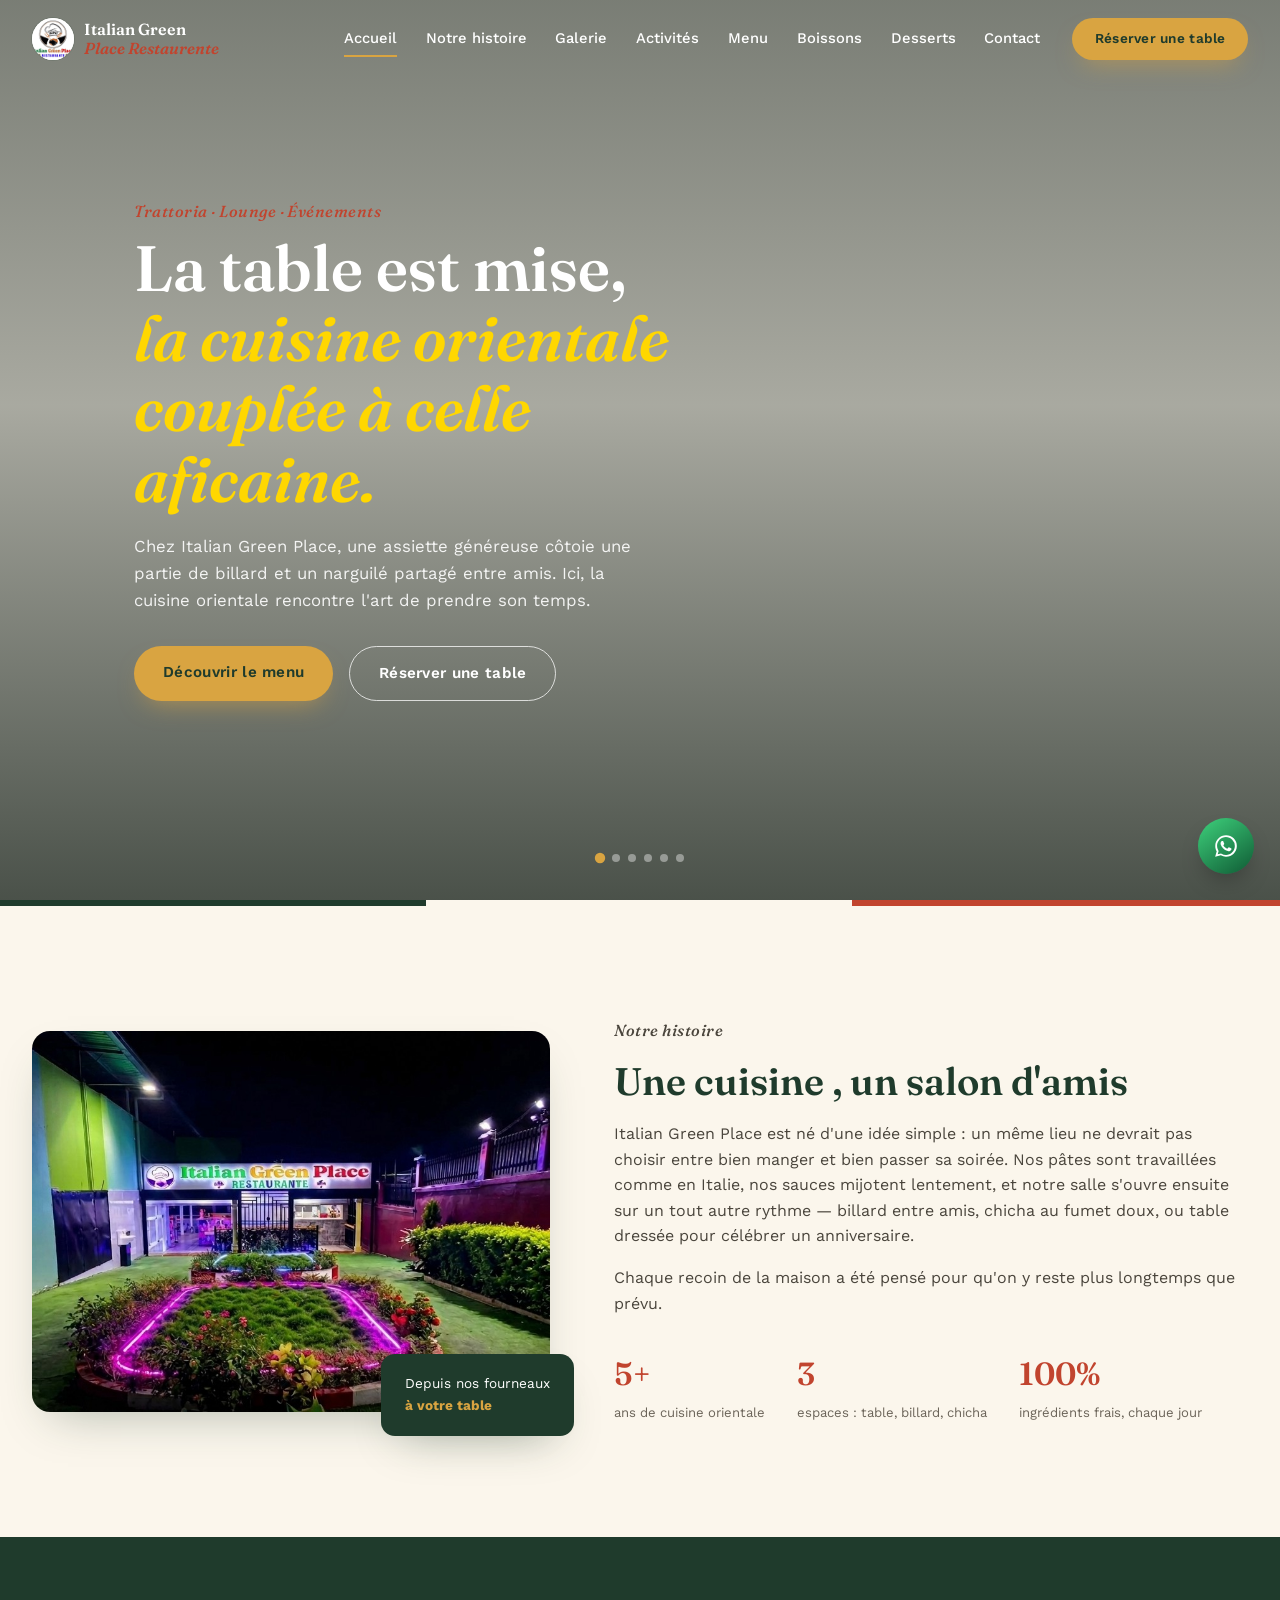
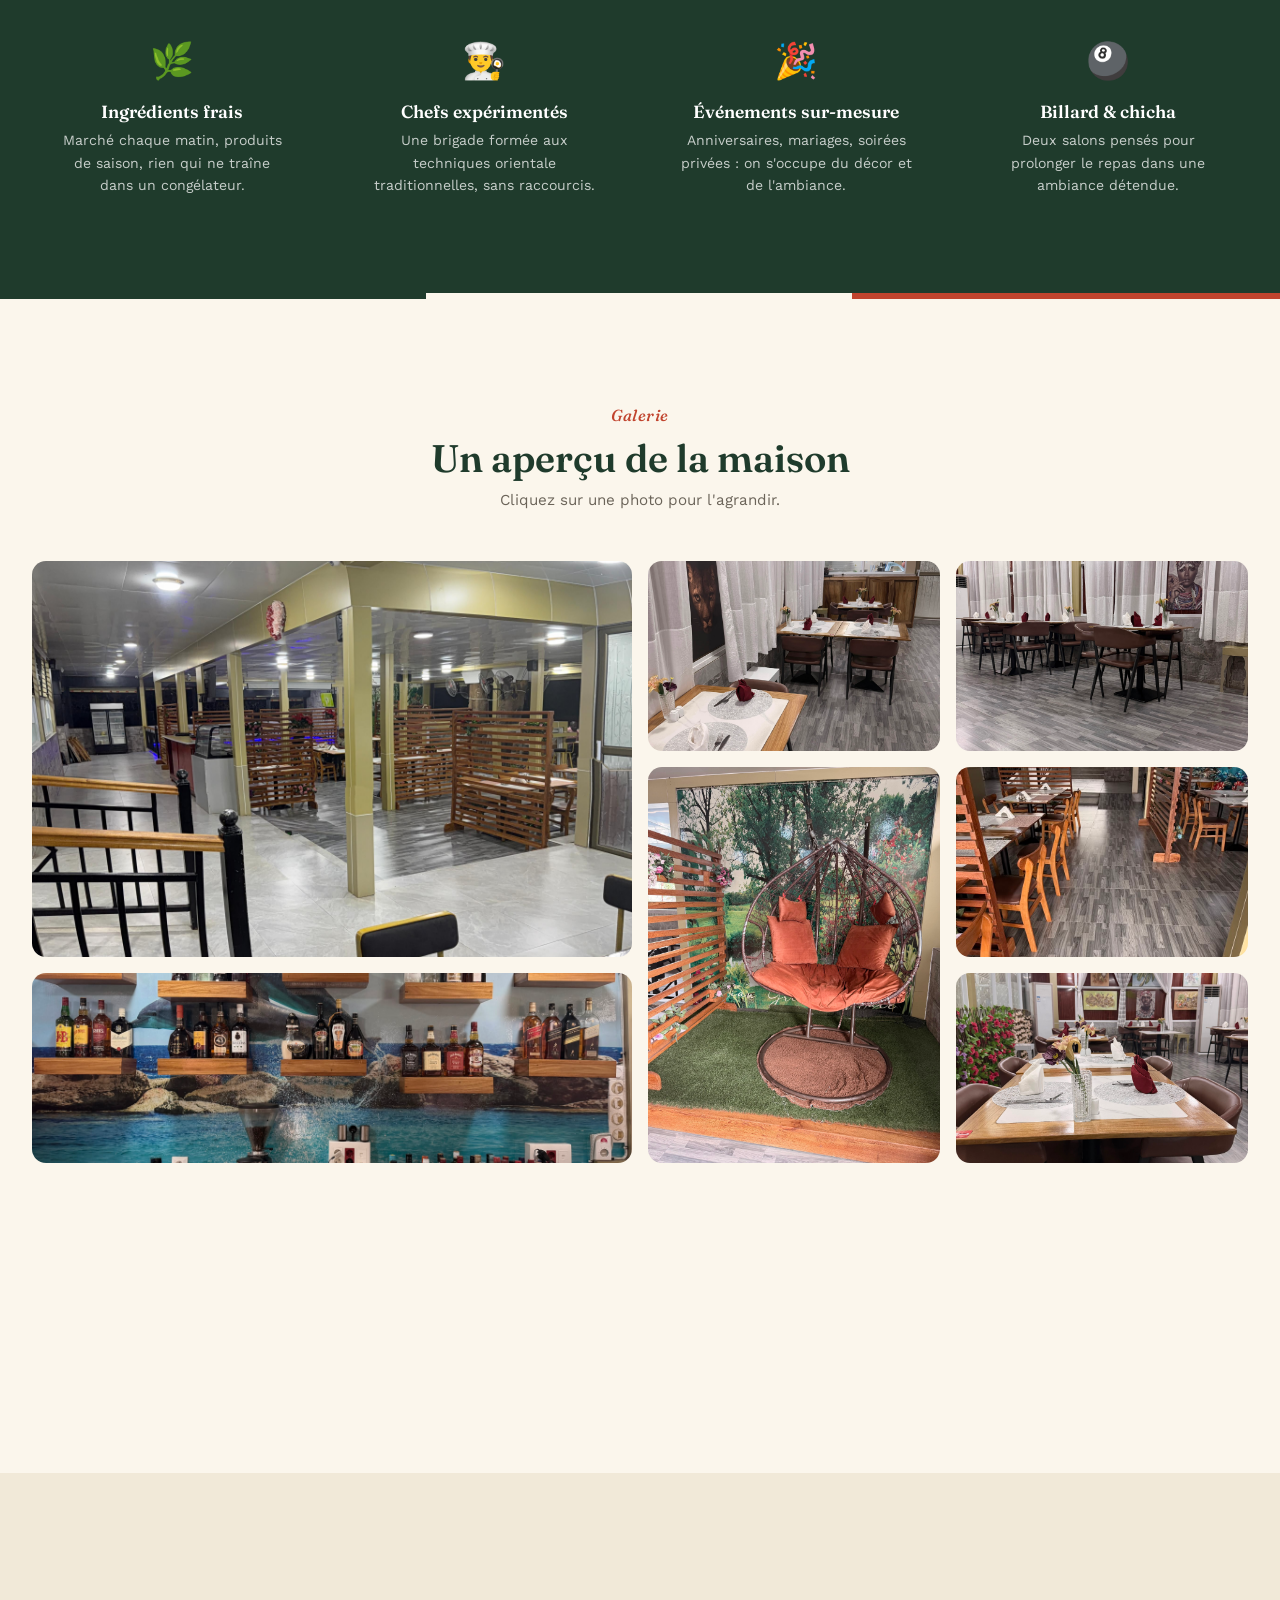
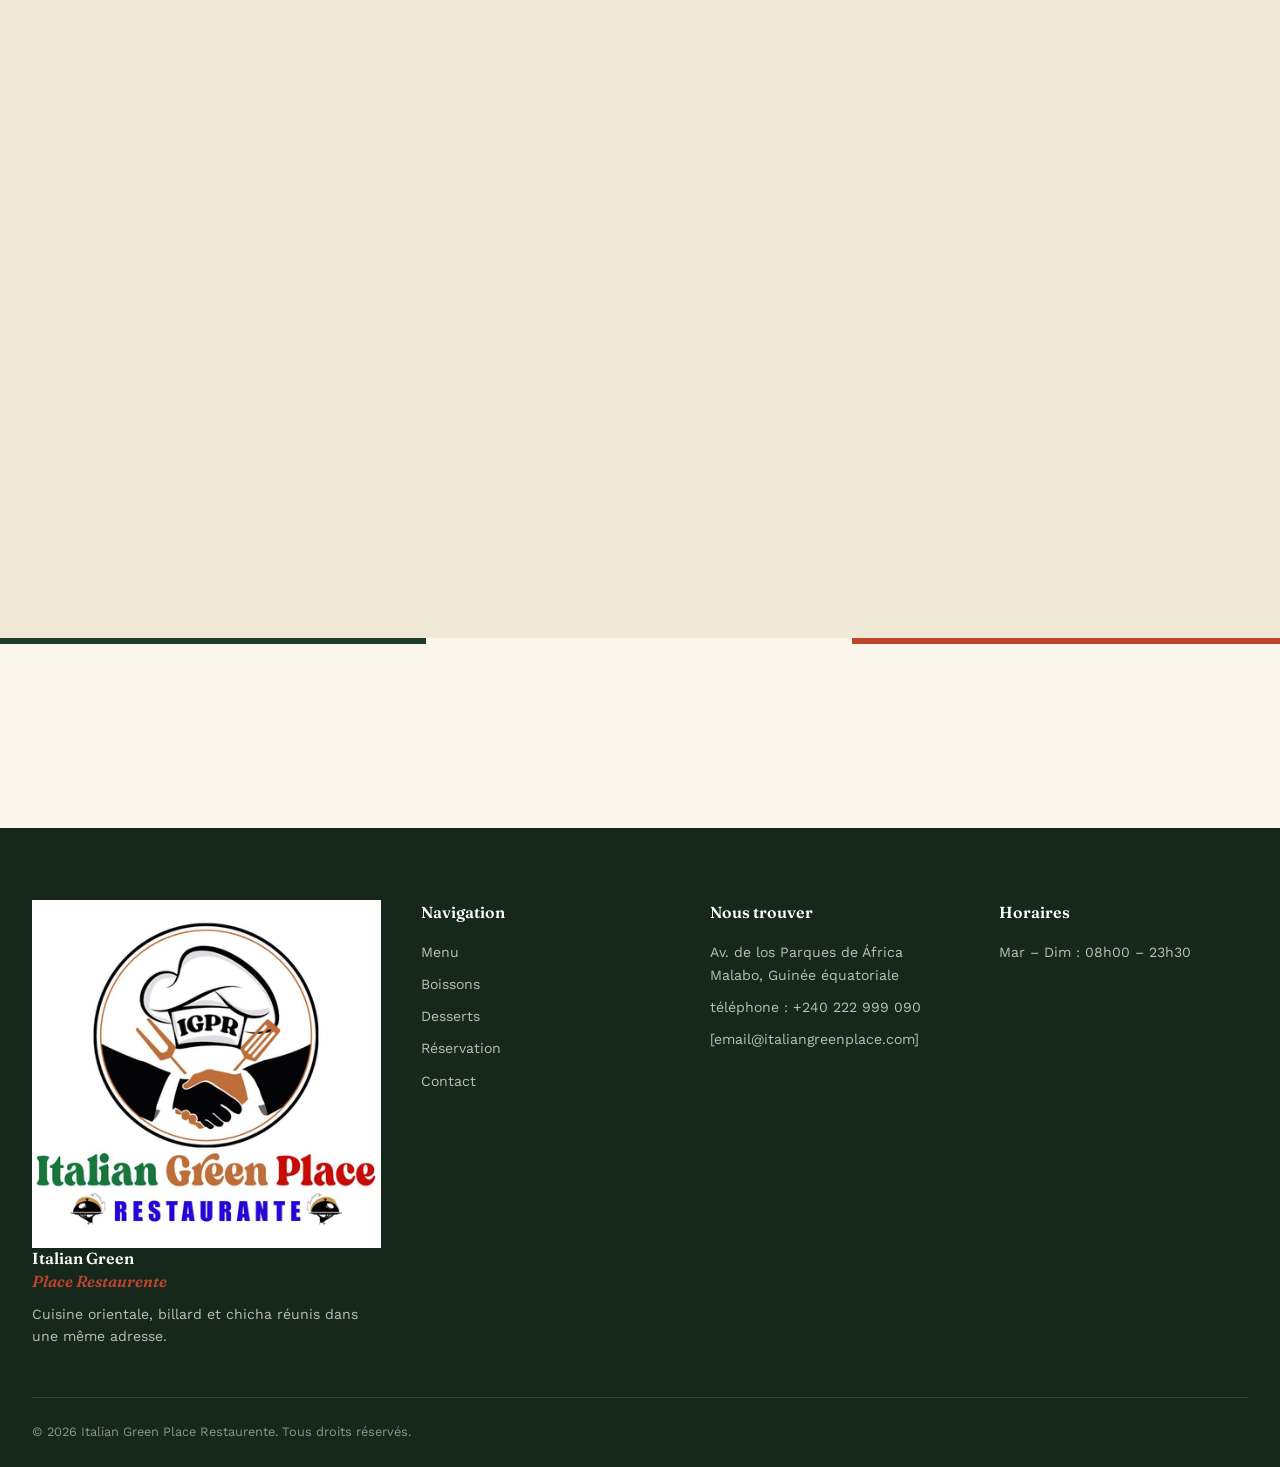
==== index.html @ da84e46a "Add files via upload" ====
<!DOCTYPE html>
<html lang="fr">
<head>
<link rel="icon" type="image/png" href="img/favicon.png">
<meta charset="UTF-8">
<meta name="viewport" content="width=device-width, initial-scale=1.0">
<title>Italian Green Place Restaurente — Trattoria, Lounge &amp; Événements</title>
<meta name="description" content="Italian Green Place Restaurente : cuisine orientale et africaine authentique, salle de billard, salon chicha et organisation d'anniversaires et mariages.">
<link rel="preconnect" href="https://fonts.googleapis.com">
<link rel="preconnect" href="https://fonts.gstatic.com" crossorigin>
<link href="https://fonts.googleapis.com/css2?family=Fraunces:ital,opsz,wght@0,9..144,400;0,9..144,600;0,9..144,700;1,9..144,500;1,9..144,600&family=Work+Sans:wght@300;400;500;600&display=swap" rel="stylesheet">
<link rel="stylesheet" href="style.css">
</head>
<body>

<!-- ===== NAV ===== -->
<header class="site-header" id="siteHeader">
  <div class="header-inner">
    <a href="index.html" class="logo">
      <span class="logo-mark"><img src="img/logo.png" alt="Italian Green Place"></span>
      <span class="logo-text">Italian Green<br><em>Place Restaurente</em></span>
    </a>

    <nav class="main-nav" id="mainNav">
      <a href="index.html" class="active">Accueil</a>
      <a href="#histoire">Notre histoire</a>
      <a href="#galerie">Galerie</a>
      <a href="#activites">Activités</a>
      <a href="menu.html">Menu</a>
      <a href="boissons.html">Boissons</a>
      <a href="desserts.html">Desserts</a>
      <a href="contact.html">Contact</a>
      <a href="reservation.html" class="mobile-cta">Réserver une table</a>
    </nav>

    <a href="reservation.html" class="btn btn-primary nav-cta">Réserver une table</a>

    <button class="burger" id="burgerBtn" aria-label="Ouvrir le menu">
      <span></span><span></span><span></span>
    </button>
  </div>
</header>

<!-- ===== HERO CAROUSEL ===== -->
<section class="hero" id="hero">
  <div class="hero-slides" id="heroSlides">
    <div class="hero-slide is-active" style="background-image:url('https://images.unsplash.com/photo-1595295333158-4742f28fbd85?q=80&w=1600&auto=format&fit=crop')"></div>
    <div class="hero-slide" style="background-image:url('https://images.unsplash.com/photo-1565299624946-b28f40a0ae38?q=80&w=1600&auto=format&fit=crop')"></div>
    <div class="hero-slide" style="background-image:url('https://images.unsplash.com/photo-1414235077428-338989a2e8c0?q=80&w=1600&auto=format&fit=crop')"></div>
    <div class="hero-slide" style="background-image:url('https://images.unsplash.com/photo-1544025162-d76694265947?q=80&w=1600&auto=format&fit=crop')"></div>
    <div class="hero-slide" style="background-image:url('https://images.unsplash.com/photo-1550966871-3ed3cdb5ed0c?q=80&w=1600&auto=format&fit=crop')"></div>
    <div class="hero-slide" style="background-image:url('https://images.unsplash.com/photo-1590846406792-0adc7f938f1d?q=80&w=1600&auto=format&fit=crop')"></div>
  </div>
  <div class="hero-scrim"></div>

  <div class="hero-content">
    <p class="eyebrow reveal">Trattoria · Lounge · Événements</p>
    <h1 class="reveal">
      La table est mise,<br>
      <em>la cuisine orientale couplée à celle aficaine.</em>
    </h1>
    <p class="hero-text reveal">
      Chez Italian Green Place, une assiette généreuse côtoie une partie de billard
      et un narguilé partagé entre amis. Ici, la cuisine orientale rencontre l'art
      de prendre son temps.
    </p>
    <div class="hero-actions reveal">
      <a href="menu.html" class="btn btn-primary">Découvrir le menu</a>
      <a href="reservation.html" class="btn btn-ghost">Réserver une table</a>
    </div>
  </div>

  <div class="hero-dots" id="heroDots"></div>
  <a href="#histoire" class="scroll-cue" aria-label="Défiler vers le bas"><span></span></a>
</section>

<!-- tricolore signature divider -->
<div class="tricolore" aria-hidden="true"></div>

<!-- ===== STORY / ABOUT ===== -->
<section class="story" id="histoire">
  <div class="story-grid">
    <div class="story-media reveal-left">
      <img src="resto/resto.jpg" alt="Intérieur chaleureux du restaurant Italian Green Place" loading="lazy">
      <div class="story-media-badge">Depuis nos fourneaux<br><strong>à votre table</strong></div>
    </div>

    <div class="story-copy reveal-right">
      <p class="eyebrow">Notre histoire</p>
      <h2>Une cuisine , un salon d'amis</h2>
      <p>
        Italian Green Place est né d'une idée simple : un même lieu ne devrait pas choisir
        entre bien manger et bien passer sa soirée. Nos pâtes sont travaillées comme en
        Italie, nos sauces mijotent lentement, et notre salle s'ouvre ensuite sur un tout
        autre rythme — billard entre amis, chicha au fumet doux, ou table dressée pour
        célébrer un anniversaire.
      </p>
      <p>
        Chaque recoin de la maison a été pensé pour qu'on y reste plus longtemps que prévu.
      </p>

      <div class="story-stats">
        <div class="stat">
          <span class="stat-num">5+</span>
          <span class="stat-label">ans de cuisine orientale</span>
        </div>
        <div class="stat">
          <span class="stat-num">3</span>
          <span class="stat-label">espaces : table, billard, chicha</span>
        </div>
        <div class="stat">
          <span class="stat-num">100%</span>
          <span class="stat-label">ingrédients frais, chaque jour</span>
        </div>
      </div>
    </div>
  </div>
</section>

<!-- ===== FEATURES ===== -->
<section class="features">
  <div class="features-inner">
    <div class="feature-card reveal">
      <div class="feature-icon">🌿</div>
      <h3>Ingrédients frais</h3>
      <p>Marché chaque matin, produits de saison, rien qui ne traîne dans un congélateur.</p>
    </div>
    <div class="feature-card reveal">
      <div class="feature-icon">👨‍🍳</div>
      <h3>Chefs expérimentés</h3>
      <p>Une brigade formée aux techniques orientale traditionnelles, sans raccourcis.</p>
    </div>
    <div class="feature-card reveal">
      <div class="feature-icon">🎉</div>
      <h3>Événements sur-mesure</h3>
      <p>Anniversaires, mariages, soirées privées : on s'occupe du décor et de l'ambiance.</p>
    </div>
    <div class="feature-card reveal">
      <div class="feature-icon">🎱</div>
      <h3>Billard &amp; chicha</h3>
      <p>Deux salons pensés pour prolonger le repas dans une ambiance détendue.</p>
    </div>
  </div>
</section>

<div class="tricolore" aria-hidden="true"></div>

<!-- ===== GALLERY ===== -->
<section class="gallery" id="galerie">
  <div class="section-head">
    <p class="eyebrow reveal">Galerie</p>
    <h2 class="reveal">Un aperçu de la maison</h2>
    <p class="section-sub reveal">Cliquez sur une photo pour l'agrandir.</p>
  </div>

  <div class="gallery-grid" id="galleryGrid">
    <img class="reveal g-item" data-full="" src="resto/1.jpg" alt="Plat de pâtes italiennes maison" loading="lazy">
    <img class="reveal g-item" data-full="" src="resto/2.jpg" alt="Table dressée pour un dîner" loading="lazy">
    <img class="reveal g-item" data-full="" src="resto/3.jpg" alt="Pizza italienne au four à bois" loading="lazy">
    <img class="reveal g-item" data-full="" src="resto/4.jpg" alt="Salle de billard du restaurant" loading="lazy">
    <img class="reveal g-item" data-full="" src="resto/5.jpg" alt="Salon chicha ambiance tamisée" loading="lazy">
    <img class="reveal g-item" data-full="" src="resto/boissons.jpg" alt="Décoration d'anniversaire en salle" loading="lazy">
    <img class="reveal g-item" data-full="" src="resto/6.jpg" alt="Dessert italien tiramisu" loading="lazy">
    <img class="reveal g-item" data-full="" src="resto/7.jpg" alt="Verre de vin italien" loading="lazy">
    <img class="reveal g-item" data-full=""src="resto/1.jpg" alt="Verre de vin italien" loading="lazy">
    <img class="reveal g-item" data-full="" src="resto/7.jpg" alt="Verre de vin italien" loading="lazy">
    <img class="reveal g-item" data-full="" src="resto/8.jpg" alt="Verre de vin italien" loading="lazy">
   
    
  </div>
</section>     

<!-- Lightbox -->
<div class="lightbox" id="lightbox">
  <button class="lightbox-close" id="lightboxClose" aria-label="Fermer">&times;</button>
  <img id="lightboxImg" src="" alt="" loading="lazy">
</div>

<!-- ===== ACTIVITIES (ticket cards) ===== -->
<section class="activities" id="activites">
  <div class="section-head">
    <p class="eyebrow reveal">Plus qu'un dîner</p>
    <h2 class="reveal">Nos espaces &amp; activités</h2>
  </div>

  <div class="ticket-grid">
    <article class="ticket reveal">
      <div class="ticket-img" style="background-image:url('https://images.unsplash.com/photo-1464349095431-e9a21285b5f3?q=80&w=900&auto=format&fit=crop')"></div>
      <div class="ticket-body">
        <p class="ticket-eyebrow">Célébrations</p>
        <h3>Anniversaires &amp; mariages</h3>
        <p>Décoration sur-mesure, menu adapté et salle privatisable pour marquer les grandes occasions.</p>
        <a href="reservation.html" class="ticket-link">Organiser mon événement →</a>
      </div>
    </article>

    <article class="ticket reveal">
      <div class="ticket-img" style="background-image:url('resto/billard.jpg')"></div>
      <div class="ticket-body">
        <p class="ticket-eyebrow">Détente</p>
        <h3>Salle de billard</h3>
        <p>Une table anglaise dans un salon , ouvert toute la soirée entre deux plats.</p>
        <a href="reservation.html" class="ticket-link">Réserver un billard →</a>
      </div>
    </article>

    <article class="ticket reveal">
      <div class="ticket-img" style="background-image:url('resto/chicha.jpg')"></div>
      <div class="ticket-body">
        <p class="ticket-eyebrow">Ambiance</p>
        <h3>Salon chicha</h3>
        <p>Coussins bas, lumière tamisée et large choix de saveurs pour prolonger la soirée.</p>
        <a href="reservation.html" class="ticket-link">Réserver une place →</a>
      </div>
    </article>
  </div>
</section>

<div class="tricolore" aria-hidden="true"></div>

<!-- ===== CTA BAND ===== -->
<section class="cta-band reveal">
  <div class="cta-band-inner">
    <div>
      <p class="eyebrow">Une table vous attend</p>
      <h2>Réservez votre soirée en deux minutes</h2>
    </div>
    <a href="reservation.html" class="btn btn-primary">Réserver maintenant</a>
  </div>
</section>

<!-- ===== FOOTER ===== -->
<footer class="site-footer" id="contact-info">
  <div class="footer-inner">
    <div class="footer-col">
      <a href="index.html" class="logo footer-logo">
        <span class="logo-mark"><img src="img/logo.png" alt="Italian Green Place"></span>
        <span class="logo-text">Italian Green<br><em>Place Restaurente</em></span>
      </a>
      <p>Cuisine orientale, billard et chicha réunis dans une même adresse.</p>
    </div>

    <div class="footer-col">
      <h4>Navigation</h4>
      <a href="menu.html">Menu</a>
      <a href="boissons.html">Boissons</a>
      <a href="desserts.html">Desserts</a>
      <a href="reservation.html">Réservation</a>
      <a href="contact.html">Contact</a>
    </div>

    <div class="footer-col">
      <h4>Nous trouver</h4>
      <p>Av. de los Parques de África<br>Malabo, Guinée équatoriale</p>
      <p> téléphone : +240 222 999 090</p>
      <p>[email@italiangreenplace.com]</p>
    </div>

    <div class="footer-col">
      <h4>Horaires</h4>
      <p>Mar – Dim : 08h00 – 23h30</p>
    </div>
  </div>

  <div class="footer-bottom">
    <p>&copy; 2026 Italian Green Place Restaurente. Tous droits réservés.</p>
  </div>
</footer>

<script src="script.js"></script>
</body>
</html>
---- style.css ----
/* ============ TOKENS ============ */
:root{
  --cream:      #FBF6EC;
  --cream-alt:  #F1E9D8;
  --forest:     #1F3B2C;
  --forest-2:   #2E5741;
  --tomato:     #C1442E;
  --gold:       #D9A441;
  --charcoal:   #2B2620;

  --font-display: "Fraunces", serif;
  --font-body: "Work Sans", sans-serif;

  --radius: 18px;
  --shadow: 0 20px 45px -20px rgba(31,59,44,.35);
  --ease: cubic-bezier(.2,.7,.2,1);
}

*{box-sizing:border-box; margin:0; padding:0;}
html{scroll-behavior:smooth;}
body{
  font-family: var(--font-body);
  background: var(--cream);
  color: var(--charcoal);
  line-height: 1.6;
  overflow-x: hidden;
}
img{max-width:100%; display:block;}
a{text-decoration:none; color:inherit;}
h1,h2,h3{font-family: var(--font-display); color: var(--forest); font-weight:600; line-height:1.1;}
.eyebrow{
  font-family: var(--font-display);
  font-style: italic;
  font-weight: 500;
  color: var(--tomato);
  letter-spacing: .03em;
  margin-bottom: .5rem;
}

/* ============ REVEAL ANIMATIONS ============ */
.reveal, .reveal-left, .reveal-right{
  opacity:0;
  transform: translateY(28px);
  transition: opacity .8s var(--ease), transform .8s var(--ease);
}
.reveal-left{ transform: translateX(-40px); }
.reveal-right{ transform: translateX(40px); }
.reveal.is-visible, .reveal-left.is-visible, .reveal-right.is-visible{
  opacity:1; transform: translate(0,0);
}

/* ============ BUTTONS ============ */
.btn{
  display:inline-block;
  padding: .9rem 1.8rem;
  border-radius: 100px;
  font-weight:600;
  font-size:.95rem;
  letter-spacing:.02em;
  transition: transform .35s var(--ease), box-shadow .35s var(--ease), background .35s var(--ease);
}
.btn-primary{
  background: var(--gold);
  color: var(--forest);
  box-shadow: 0 12px 24px -10px rgba(217,164,65,.6);
}
.btn-primary:hover{ transform: translateY(-3px); box-shadow: 0 18px 30px -10px rgba(217,164,65,.75); }
.btn-ghost{
  background: transparent;
  border: 1.5px solid rgba(255,255,255,.75);
  color:#fff;
}
.btn-ghost:hover{ background: rgba(255,255,255,.12); transform: translateY(-3px); }

/* ============ HEADER ============ */
.site-header{
  position: fixed; top:0; left:0; right:0; z-index:100;
  padding: 1.1rem 0;
  transition: padding .35s var(--ease), background .35s var(--ease), box-shadow .35s var(--ease);
}
.site-header.scrolled{
  padding: .55rem 0;
  background: rgba(251,246,236,.9);
  backdrop-filter: blur(10px);
  box-shadow: 0 8px 24px -16px rgba(31,59,44,.5);
}
.header-inner{
  max-width:1280px; margin:0 auto; padding: 0 2rem;
  display:flex; align-items:center; gap:2rem;
}
.logo{ display:flex; align-items:center; gap:.6rem; margin-right:auto; }
.logo-mark{
  width:42px; height:42px; border-radius:50%;
  flex-shrink:0; overflow:hidden;
  background:#fff;
  box-shadow: 0 0 0 1px rgba(31,59,44,.12);
}
.logo-mark img{
  width:100%; height:100%; object-fit:cover; display:block;
}
.site-header:not(.scrolled) .logo-text{ color:#fff; }
.logo-text{
  font-family: var(--font-display); font-weight:600; font-size:1rem; line-height:1.15;
  color: var(--forest);
}
.logo-text em{ color: var(--tomato); font-style:italic; }
.main-nav{ display:flex; gap:1.8rem; }
.main-nav a{
  font-size:.92rem; font-weight:500; position:relative; padding: .3rem 0;
}
.site-header:not(.scrolled) .main-nav a{ color:#fff; }
.main-nav a::after{
  content:''; position:absolute; left:0; bottom:-2px; width:0; height:2px;
  background: var(--gold); transition: width .3s var(--ease);
}
.main-nav a:hover::after, .main-nav a.active::after{ width:100%; }
.mobile-cta{ display:none; }
.nav-cta{ padding:.65rem 1.4rem; font-size:.85rem; }
.burger{ display:none; background:none; border:0; flex-direction:column; gap:5px; cursor:pointer; }
.burger span{ width:24px; height:2px; background:#fff; }
.site-header.scrolled .burger span{ background: var(--forest); }

/* ============ HERO ============ */
.hero{
  position:relative; height:100vh; min-height:640px;
  display:flex; align-items:center;
  overflow:hidden;
}
.hero-slides{ position:absolute; inset:0; }
.hero-slide{
  position:absolute; inset:0;
  background-size:cover; background-position:center;
  opacity:0;
  transform: scale(1.08);
  transition: opacity 1.6s ease, transform 8s linear;
}
.hero-slide.is-active{ opacity:1; transform: scale(1); }
.hero-scrim{
  position:absolute; inset:0;
  background: linear-gradient(180deg, rgba(15,26,19,.55) 0%, rgba(15,26,19,.35) 45%, rgba(15,26,19,.75) 100%);
}
.hero-content{
  position:relative; z-index:2; color:#fff;
  max-width:680px; padding: 0 2rem; margin: 0 auto 0 8vw;
}
.hero-content h1{ color:#fff; font-size: clamp(2.4rem, 5vw, 4rem); margin-bottom:1.2rem; }
.hero-content h1 em{ color: gold; font-style:italic; }
.hero-text{ font-size:1.05rem; max-width:520px; margin-bottom:2rem; color: rgba(255,255,255,.9); }
.hero-actions{ display:flex; gap:1rem; flex-wrap:wrap; }

.hero-dots{
  position:absolute; bottom:2.4rem; left:50%; transform:translateX(-50%);
  z-index:3; display:flex; gap:.5rem;
}
.hero-dots span{
  width:8px; height:8px; border-radius:50%;
  background: rgba(255,255,255,.4);
  cursor:pointer; transition: background .3s, transform .3s;
}
.hero-dots span.is-active{ background: var(--gold); transform: scale(1.3); }

.scroll-cue{
  display: none;
  position:absolute; bottom:2.4rem; right:2.4rem; z-index:3;
  width:30px; height:48px; border:1.5px solid rgba(255,255,255,.7); border-radius:20px;
}
.scroll-cue span{
  position:absolute; top:8px; left:50%; transform:translateX(-50%);
  width:4px; height:8px; border-radius:2px; background:#fff;
  animation: scrollcue 1.8s infinite;
}
@keyframes scrollcue{
  0%{ opacity:1; top:8px;} 100%{ opacity:0; top:26px;}
}

/* ============ SIGNATURE TRICOLORE DIVIDER ============ */
.tricolore{ height:6px; display:flex; }
.tricolore{ background: linear-gradient(90deg, var(--forest) 0 33.3%, var(--cream) 33.3% 66.6%, var(--tomato) 66.6% 100%); }

/* ============ STORY ============ */
.story{ padding: 7rem 2rem; max-width:1280px; margin:0 auto; }
.story-grid{ display:grid; grid-template-columns: .9fr 1.1fr; gap:4rem; align-items:center; }
.story-media{ position:relative; }
.story-media img{ border-radius: var(--radius); box-shadow: var(--shadow); }
.story-media-badge{
  position:absolute; bottom:-1.5rem; right:-1.5rem;
  background: var(--forest); color:#fff;
  padding:1.2rem 1.5rem; border-radius: 14px;
  font-size:.85rem; box-shadow: var(--shadow);
}
.story-media-badge strong{ color: var(--gold); }
.story-copy h2{ font-size: clamp(1.8rem, 3vw, 2.6rem); margin-bottom:1.2rem; }
.story-copy p{ margin-bottom:1rem; color:#4a453c; }
.story-stats{ display:flex; gap:2rem; margin-top:2rem; flex-wrap:wrap; }
.stat-num{ display:block; font-family:var(--font-display); font-size:2rem; color: var(--tomato); font-weight:600; }
.stat-label{ font-size:.82rem; color:#6b6459; }

/* ============ FEATURES ============ */
.features{ background: var(--forest); padding: 4.5rem 2rem; }
.features-inner{
  max-width:1280px; margin:0 auto;
  display:grid; grid-template-columns: repeat(4, 1fr); gap:2rem;
}
.feature-card{ color:#fff; text-align:center; padding: 1.5rem; }
.feature-icon{ font-size:2.2rem; margin-bottom:.8rem; }
.feature-card h3{ color:#fff; font-size:1.1rem; margin-bottom:.5rem; }
.feature-card p{ font-size:.88rem; color: rgba(255,255,255,.75); }

/* ============ SECTION HEAD ============ */
.section-head{ text-align:center; max-width:640px; margin: 0 auto 3rem; }
.section-head h2{ font-size: clamp(1.8rem, 3vw, 2.5rem); }
.section-sub{ color:#6b6459; margin-top:.6rem; font-size:.95rem; }

/* ============ GALLERY ============ */
.gallery{ padding: 6.5rem 2rem; max-width:1280px; margin:0 auto; }
.gallery-grid{
  display:grid;
  grid-template-columns: repeat(4, 1fr);
  grid-auto-rows: 190px;
  gap: 1rem;
}
.g-item{
  width:100%; height:100%; object-fit:cover; border-radius: 14px; cursor:pointer;
  transition: transform .5s var(--ease), filter .5s var(--ease);
}
.g-item:hover{ transform: scale(1.03); filter:brightness(1.05); }
.gallery-grid img:nth-child(1){ grid-column: span 2; grid-row: span 2; }
.gallery-grid img:nth-child(4){ grid-row: span 2; }
.gallery-grid img:nth-child(6){ grid-column: span 2; }

.lightbox{
  position:fixed; inset:0; z-index:200;
  background: rgba(15,20,17,.92);
  display:flex; align-items:center; justify-content:center;
  opacity:0; pointer-events:none;
  transition: opacity .4s var(--ease);
  padding: 3rem;
}
.lightbox.is-open{ opacity:1; pointer-events:auto; }
.lightbox img{
  max-width: 90vw; max-height: 85vh; border-radius:12px;
  transform: scale(.94); transition: transform .4s var(--ease);
  box-shadow: 0 30px 60px -20px rgba(0,0,0,.6);
}
.lightbox.is-open img{ transform: scale(1); }
.lightbox-close{
  position:absolute; top:2rem; right:2.5rem;
  background:none; border:0; color:#fff; font-size:2.4rem; cursor:pointer; line-height:1;
}

/* ============ ACTIVITIES / TICKETS ============ */
.activities{ background: var(--cream-alt); padding: 6.5rem 2rem; }
.ticket-grid{
  max-width:1280px; margin:0 auto;
  display:grid; grid-template-columns: repeat(3, 1fr); gap:2rem;
}
.ticket{
  background:#fff; border-radius: var(--radius); overflow:hidden;
  box-shadow: var(--shadow);
  position:relative;
  transition: transform .45s var(--ease);
}
.ticket:hover{ transform: translateY(-8px); }
.ticket-img{ height:190px; background-size:cover; background-position:center; }
.ticket-body{ padding: 1.8rem; position:relative; }
.ticket-body::before{
  content:''; position:absolute; top:-12px; left:0; right:0; height:24px;
  background-image: radial-gradient(circle 6px, var(--cream-alt) 6px, transparent 7px);
  background-size: 24px 24px; background-position: 0 0;
  background-repeat: repeat-x;
}
.ticket-eyebrow{
  font-size:.72rem; text-transform:uppercase; letter-spacing:.12em;
  color: var(--gold); font-weight:600; margin-bottom:.4rem;
}
.ticket-body h3{ font-size:1.3rem; margin-bottom:.6rem; }
.ticket-body p{ font-size:.9rem; color:#5b564c; margin-bottom:1.1rem; }
.ticket-link{ font-weight:600; color: var(--tomato); font-size:.9rem; }
.ticket-link:hover{ text-decoration: underline; }

/* ============ CTA BAND ============ */
.cta-band{ background: var(--forest); padding: 3.6rem 2rem; }
.cta-band-inner{
  max-width:1100px; margin:0 auto;
  display:flex; align-items:center; justify-content:space-between; gap:2rem; flex-wrap:wrap;
}
.cta-band h2{ color:#fff; font-size: clamp(1.5rem, 2.5vw, 2.1rem); }
.cta-band .eyebrow{ color: var(--gold); }

/* ============ FOOTER ============ */
.site-footer{ background: #16281c; color: rgba(255,255,255,.8); padding: 4.5rem 2rem 1.5rem; }
.footer-inner{
  max-width:1280px; margin:0 auto;
  display:grid; grid-template-columns: 1.4fr 1fr 1fr 1fr; gap:2.5rem;
}
.footer-logo .logo-text{ color:#fff; }
.footer-col h4{ color:#fff; font-family: var(--font-display); margin-bottom:1rem; font-weight:600; }
.footer-col p, .footer-col a{ display:block; font-size:.88rem; margin-bottom:.6rem; color: rgba(255,255,255,.7); }
.footer-col a:hover{ color: var(--gold); }
.footer-bottom{
  max-width:1280px; margin: 2.5rem auto 0; padding-top:1.5rem;
  border-top: 1px solid rgba(255,255,255,.12);
  font-size:.8rem; color: rgba(255,255,255,.5);
}

/* ============ FLOATING ACTION BUTTONS (WhatsApp / Gmail) ============ */
.floating-actions{
  position: fixed;
  bottom: 1.6rem;
  right: 1.6rem;
  z-index: 150;
  display:flex;
  flex-direction: column;
  gap: .9rem;
}
.fab{
  width:56px; height:56px; border-radius:50%;
  display:flex; align-items:center; justify-content:center;
  box-shadow: 0 12px 26px -10px rgba(0,0,0,.4);
  transition: transform .35s var(--ease), box-shadow .35s var(--ease);
}
.fab:hover{ transform: translateY(-4px) scale(1.06); box-shadow: 0 18px 32px -10px rgba(0,0,0,.5); }
.fab svg{ width:26px; height:26px; fill:#fff; }
.fab-whatsapp{
  background: linear-gradient(145deg, #3ED17C 0%, #0F5A34 100%);
}
.fab-gmail{
  background: linear-gradient(145deg, #EA5A4A 0%, #7A1F16 100%);
}
@media (max-width: 560px){
  .floating-actions{ bottom: 1.1rem; right: 1.1rem; gap:.7rem; }
  .fab{ width:48px; height:48px; }
  .fab svg{ width:22px; height:22px; }
}

/* ============ RESPONSIVE ============ */
@media (max-width: 980px){
  .main-nav{
    display:flex; flex-direction:column; gap:0;
    position:fixed; top:0; right:0; height:100vh; width:min(78vw, 320px);
    background: var(--cream); box-shadow: -20px 0 40px -20px rgba(0,0,0,.3);
    padding: 6.5rem 2rem 2rem;
    transform: translateX(100%);
    transition: transform .45s var(--ease);
    z-index: 99;
  }
  .main-nav.is-open{ transform: translateX(0); }
  .main-nav a{ color: var(--forest) !important; padding: .9rem 0; border-bottom:1px solid rgba(31,59,44,.08); }
  .mobile-cta{
    display:block !important; text-align:center; margin-top:1.4rem;
    background: var(--gold); color: var(--forest) !important; font-weight:700;
    padding: .9rem !important; border-radius:100px; border-bottom:0 !important;
  }
  .nav-cta{ display:none; }
  .burger{ display:flex; z-index:101; }
  .burger.is-open span{ background: var(--forest); }
  .story-grid{ grid-template-columns:1fr; }
  .features-inner{ grid-template-columns: repeat(2,1fr); }
  .ticket-grid{ grid-template-columns:1fr; }
  .gallery-grid{ grid-template-columns: repeat(2,1fr); }
  .footer-inner{ grid-template-columns: 1fr 1fr; }
}
@media (max-width: 560px){
  .hero-content{ margin: 0 auto; text-align:center; padding: 0 1.4rem; }
  .hero-actions{ justify-content:center; }
  .features-inner{ grid-template-columns: 1fr; }
  .footer-inner{ grid-template-columns: 1fr; }
}

@media (prefers-reduced-motion: reduce){
  *{ animation-duration:.01ms !important; transition-duration:.01ms !important; }
}
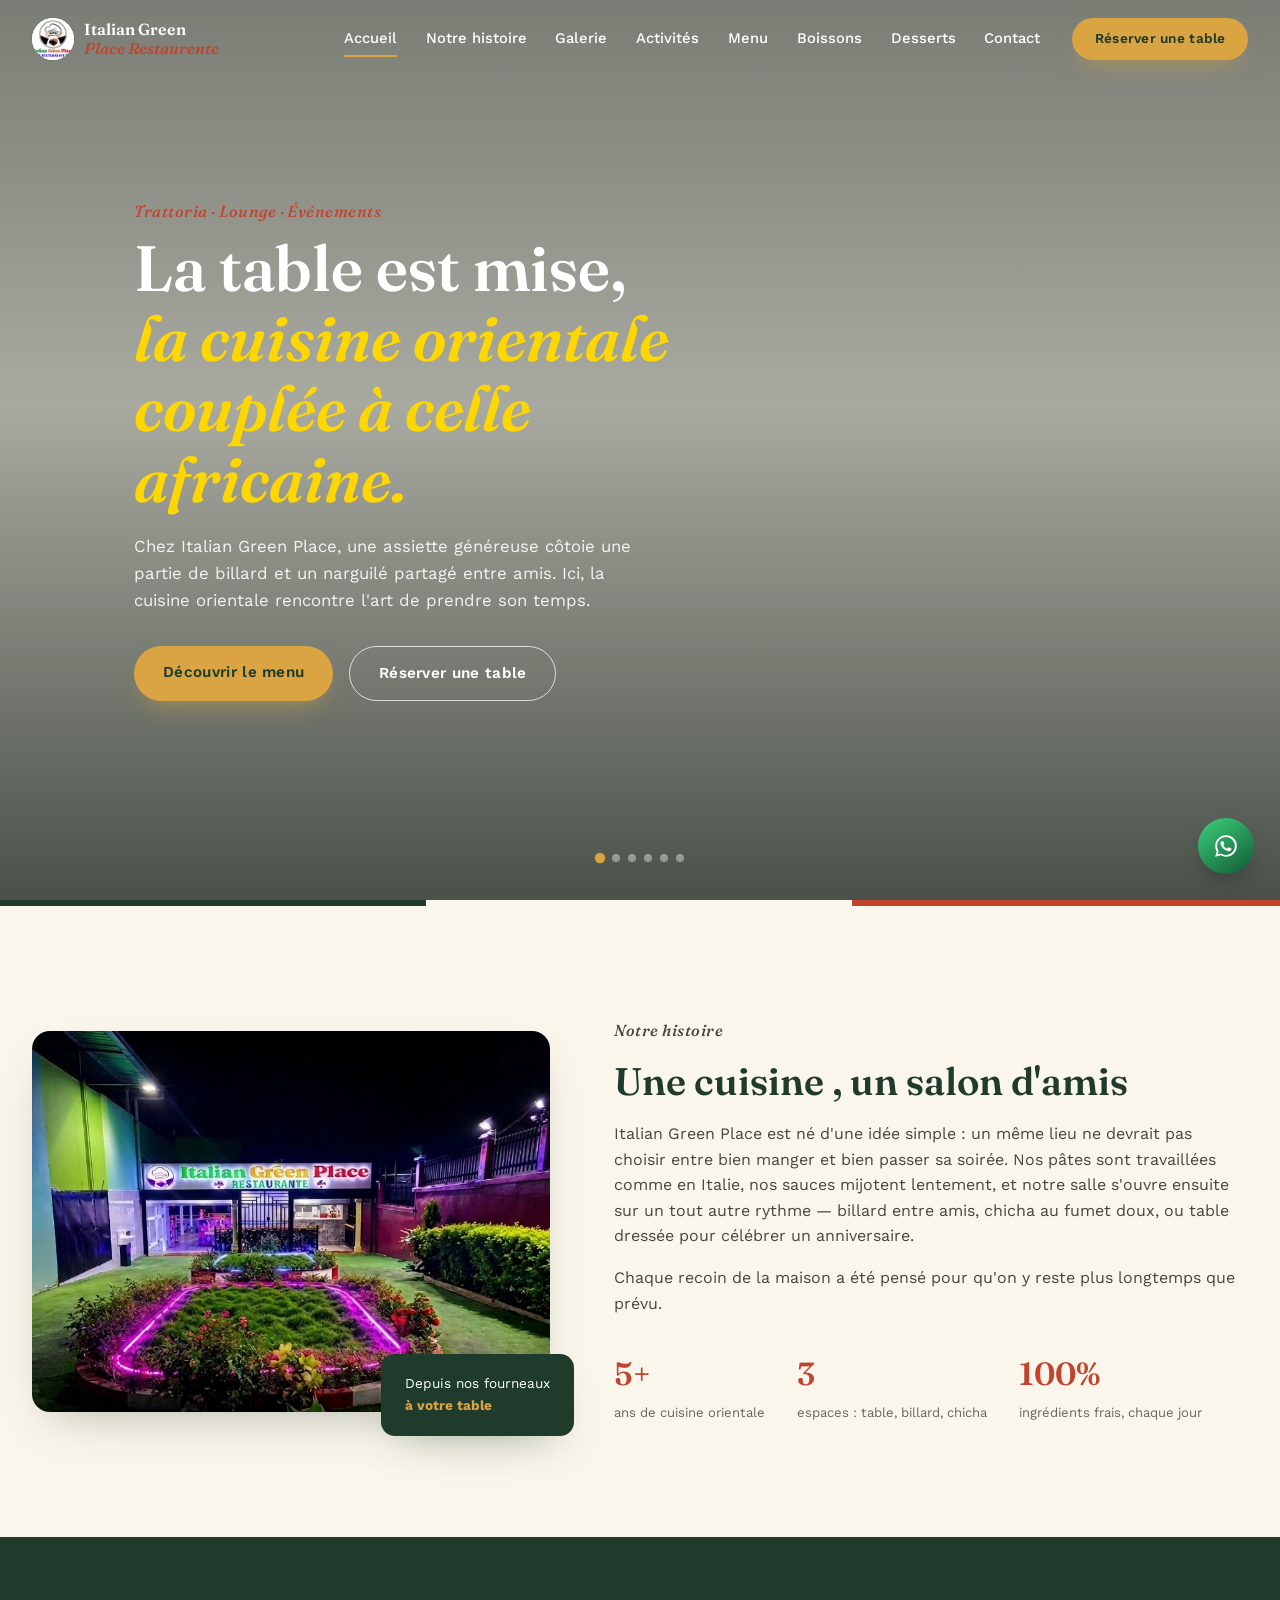
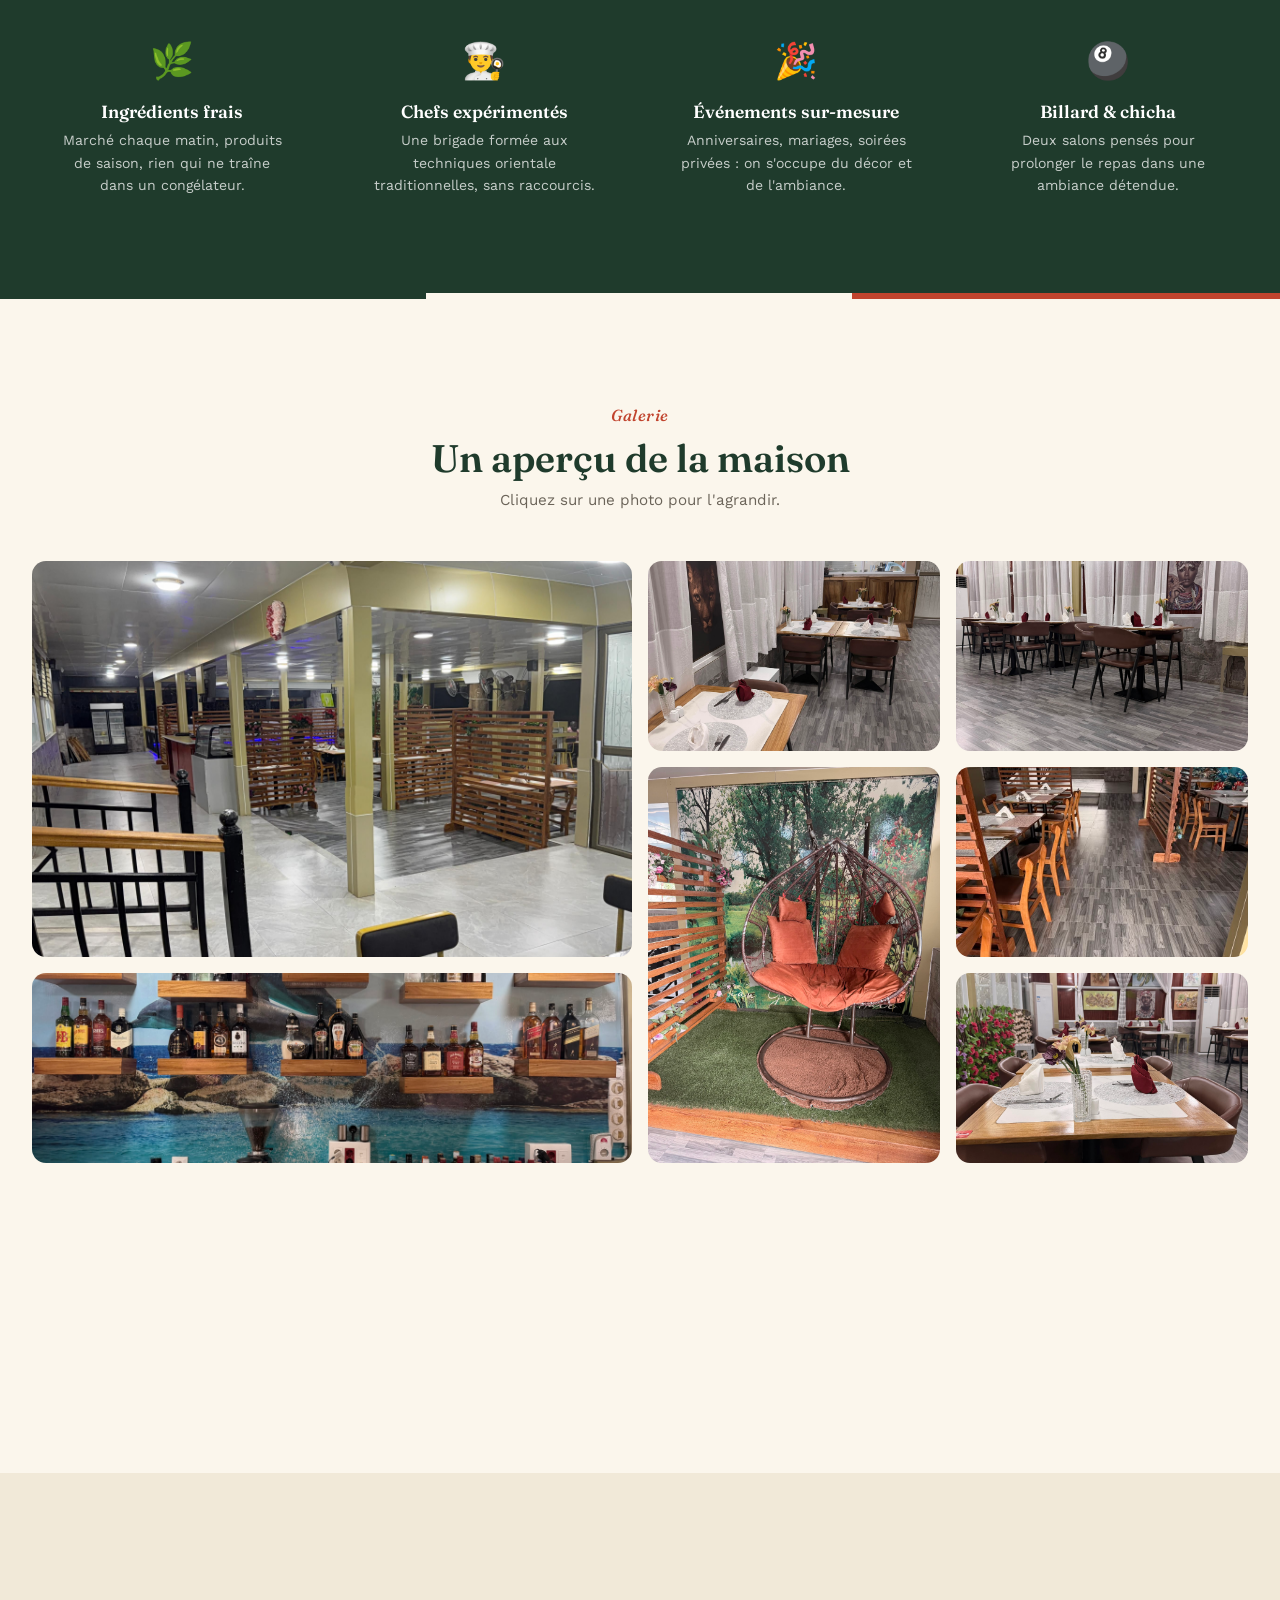
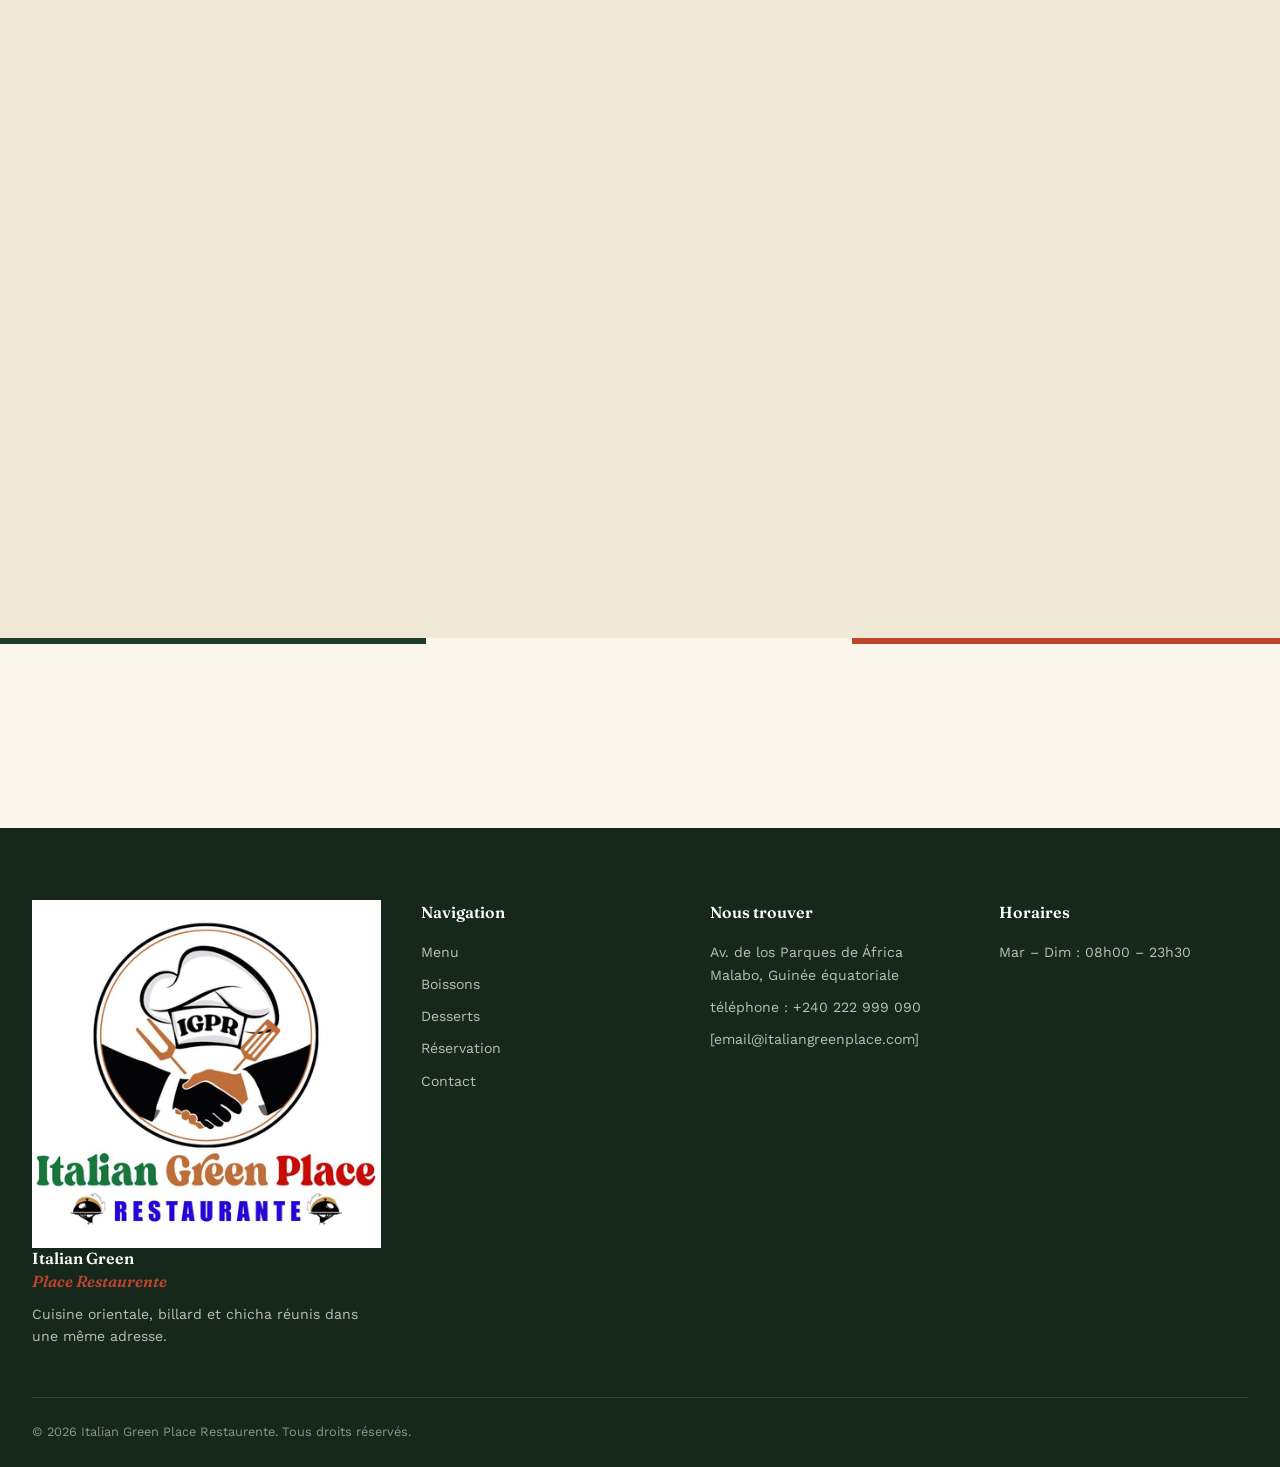
==== commit cf203793: "Update index.html" ====
--- a/index.html
+++ b/index.html
@@ -57,7 +57,7 @@
     <p class="eyebrow reveal">Trattoria · Lounge · Événements</p>
     <h1 class="reveal">
       La table est mise,<br>
-      <em>la cuisine orientale couplée à celle aficaine.</em>
+      <em>la cuisine orientale couplée à celle africaine.</em>
     </h1>
     <p class="hero-text reveal">
       Chez Italian Green Place, une assiette généreuse côtoie une partie de billard
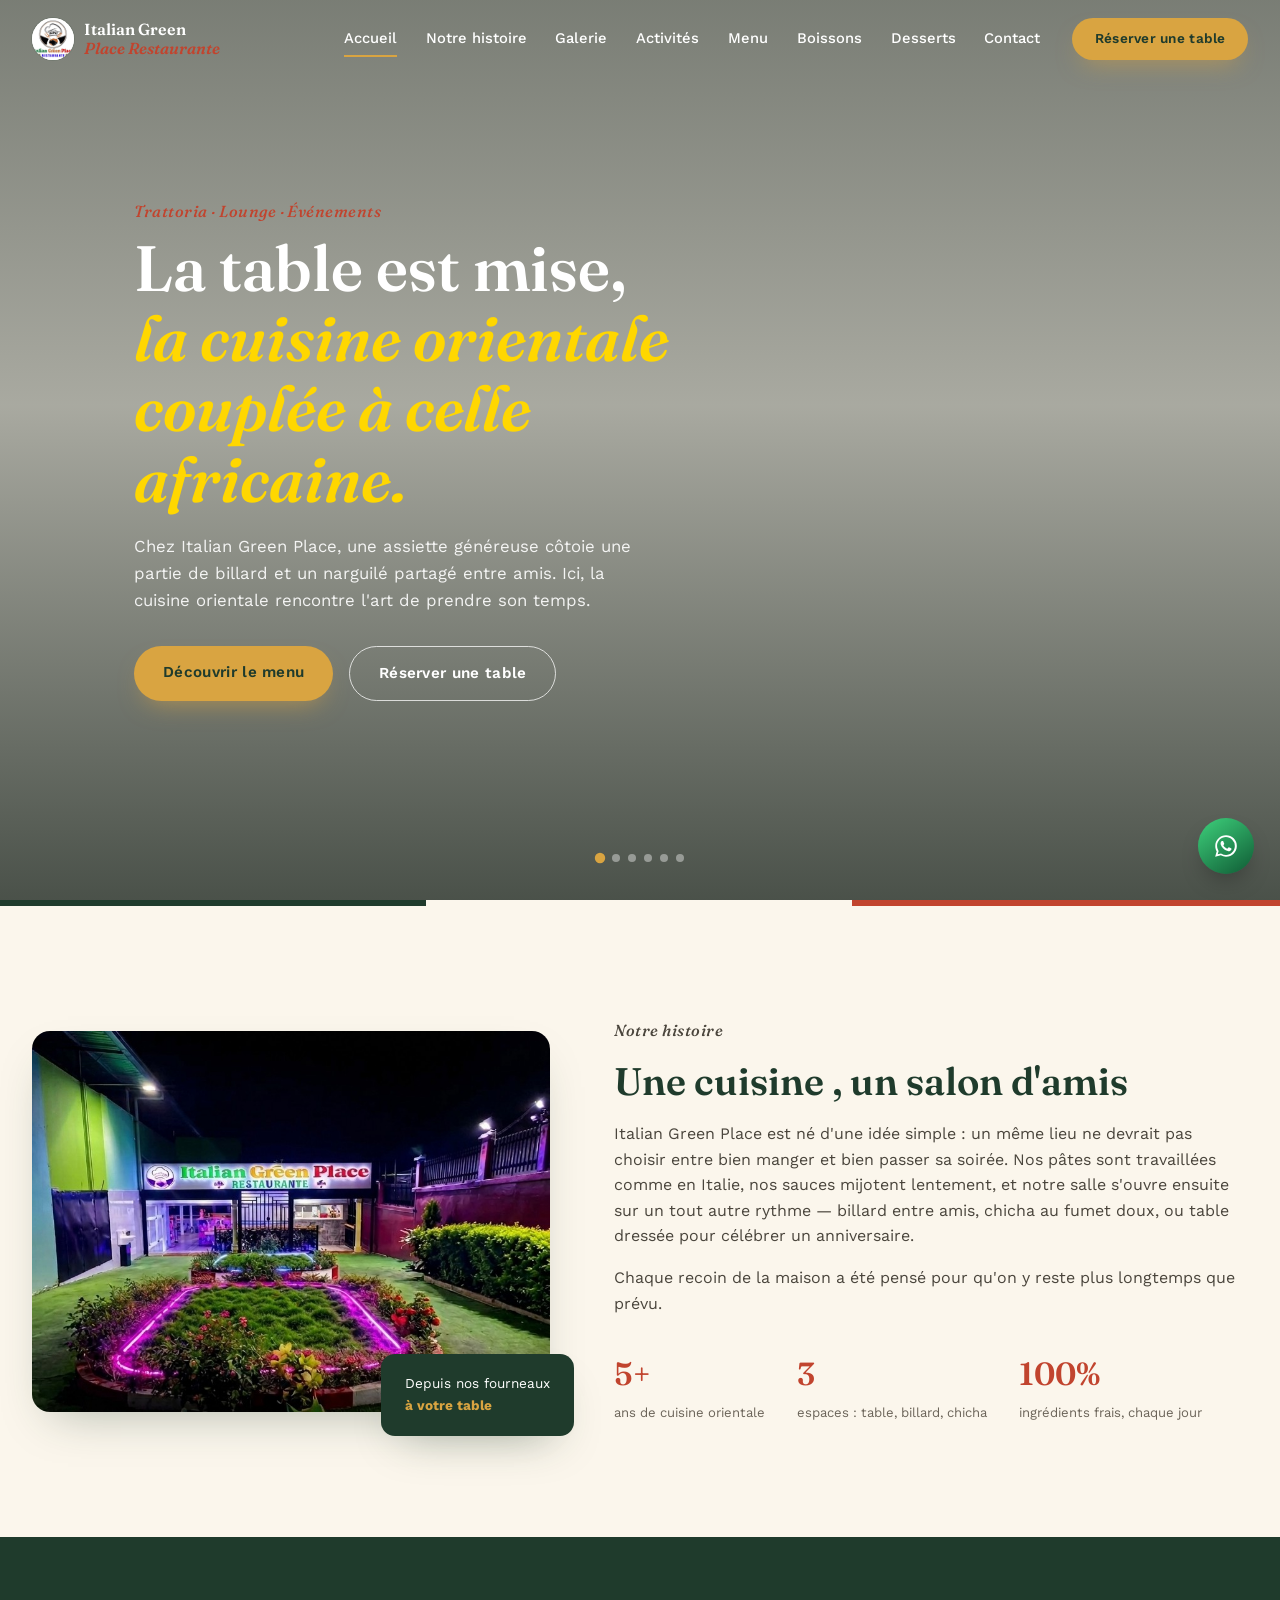
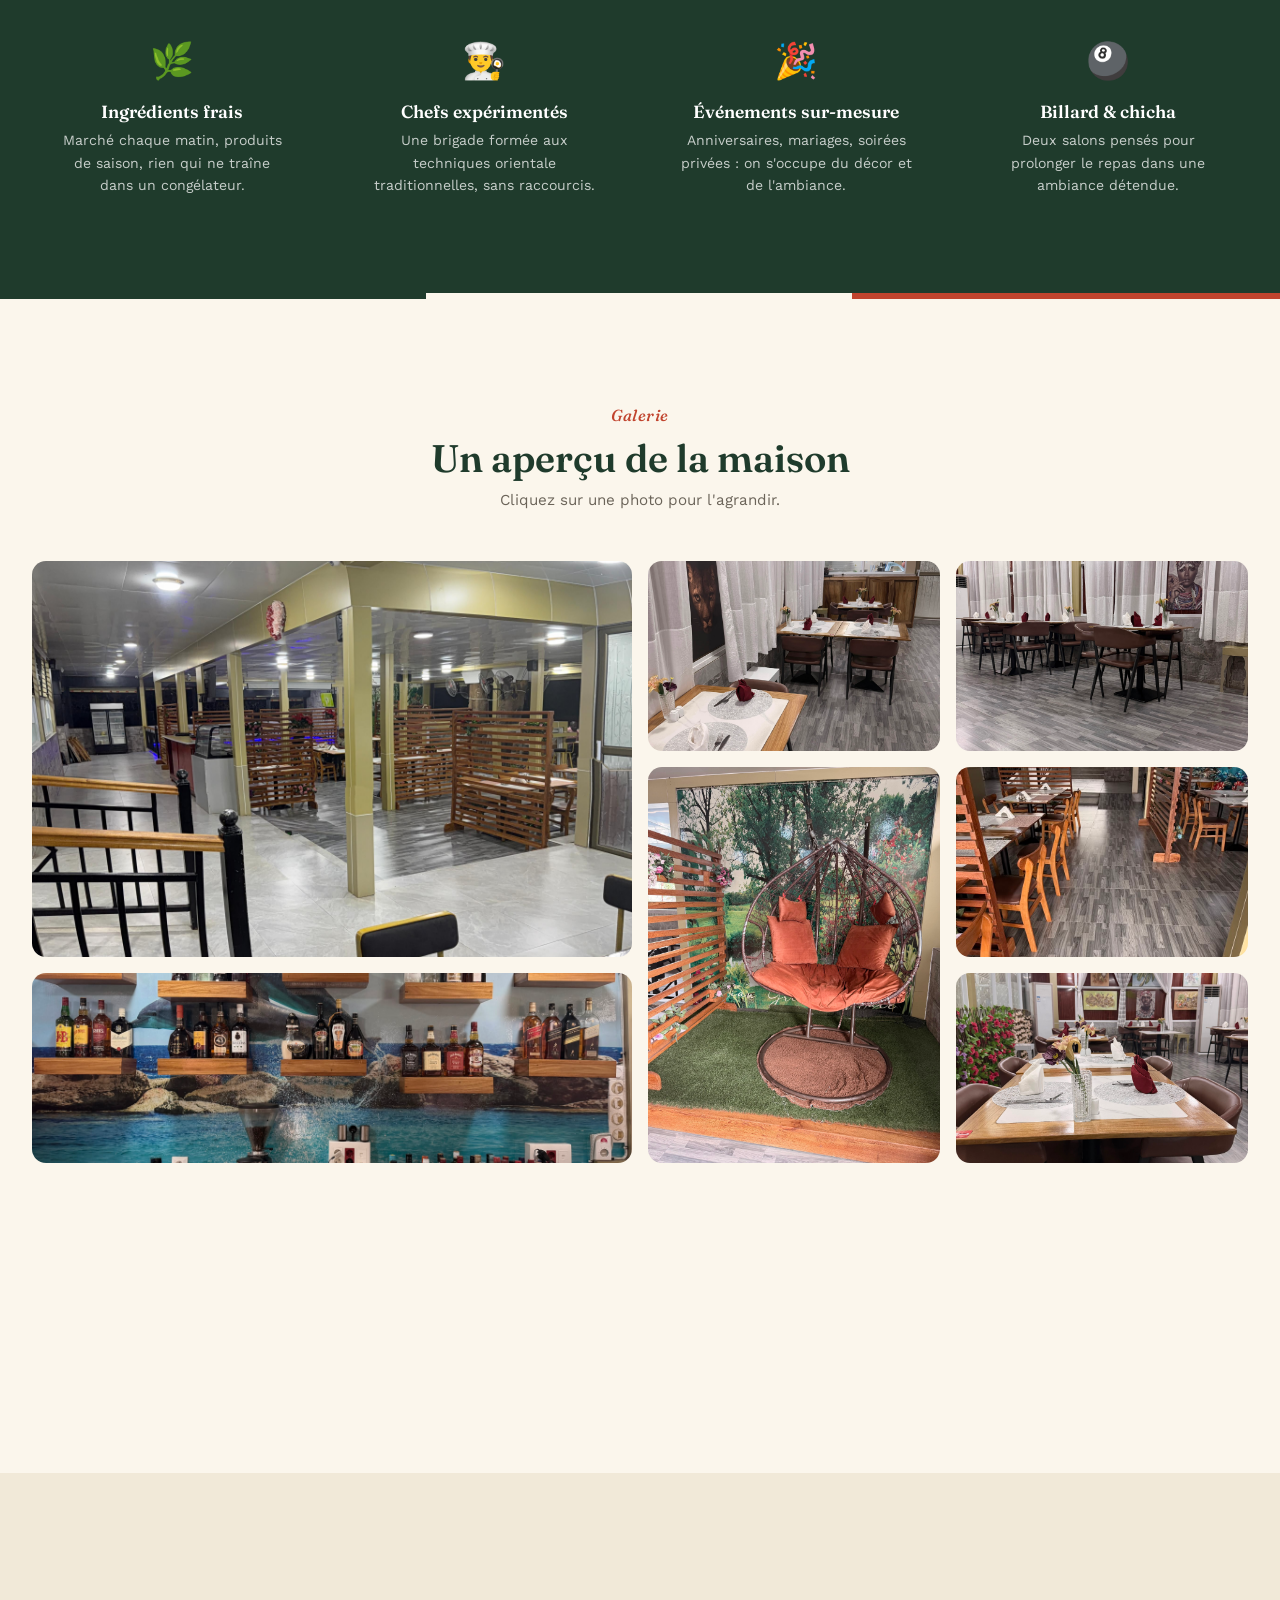
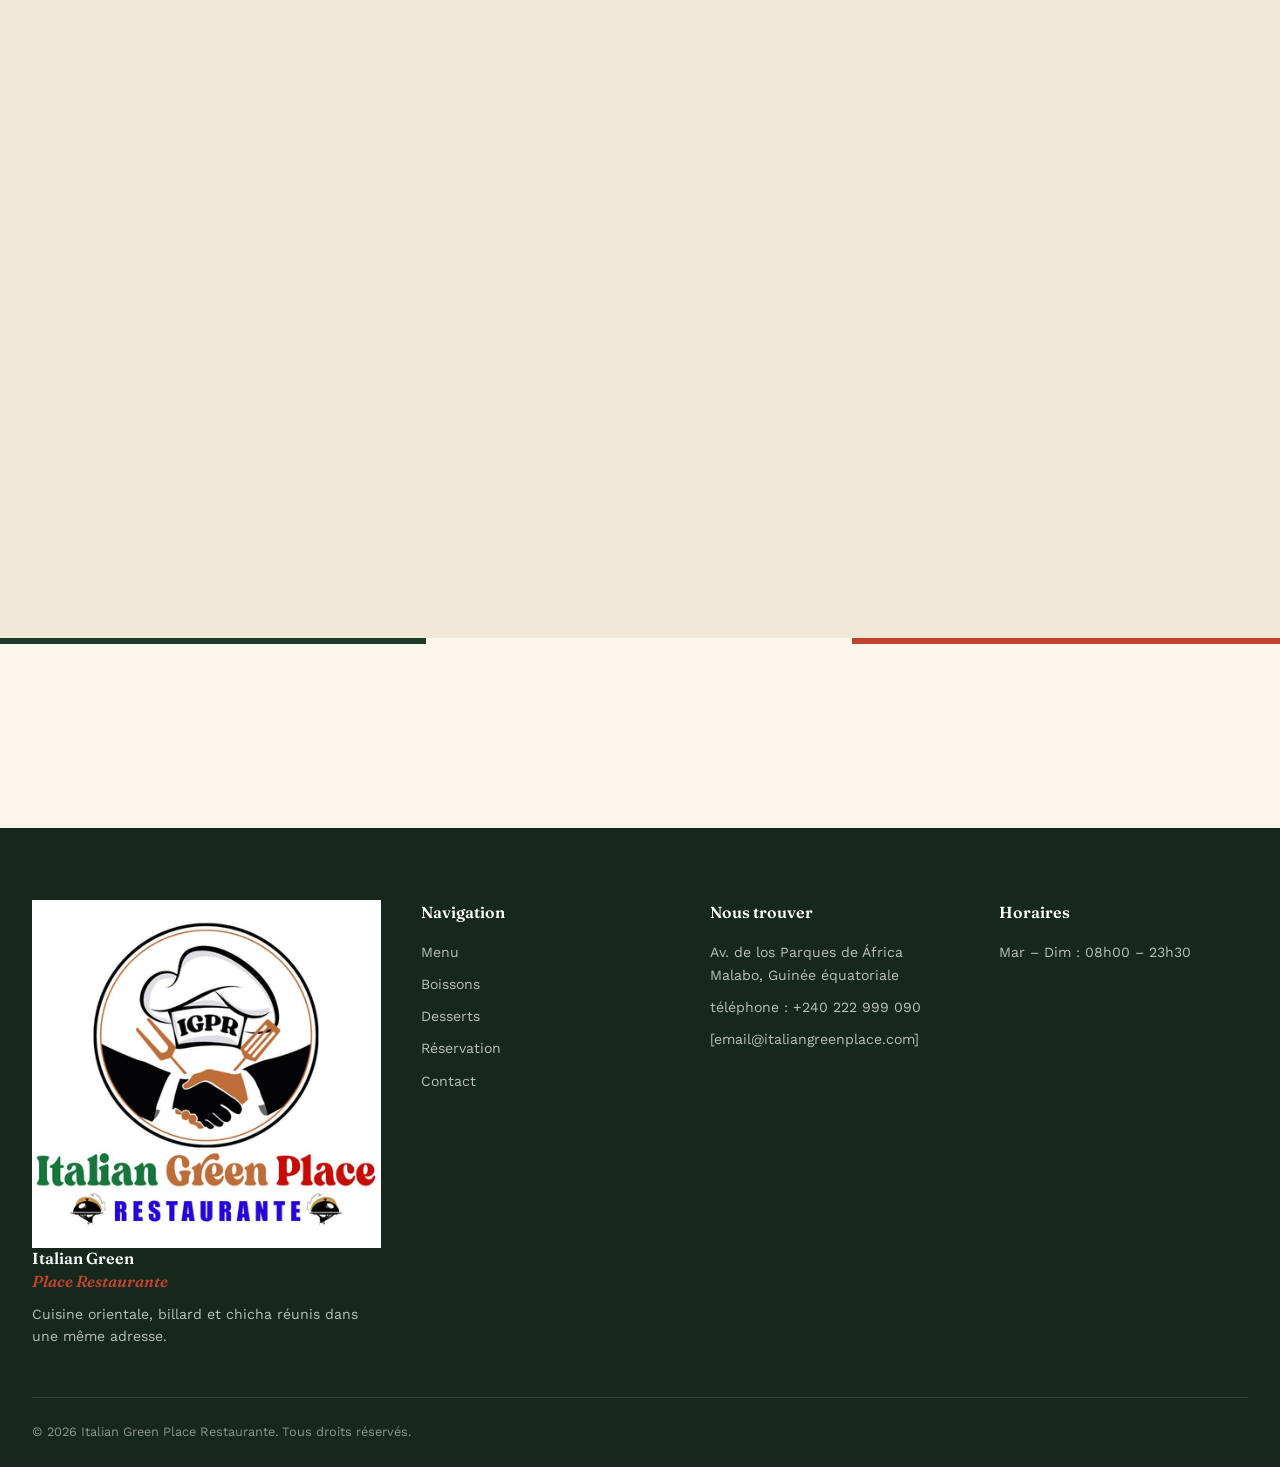
==== commit 0aafe602: "Update index.html" ====
--- a/index.html
+++ b/index.html
@@ -4,7 +4,7 @@
 <link rel="icon" type="image/png" href="img/favicon.png">
 <meta charset="UTF-8">
 <meta name="viewport" content="width=device-width, initial-scale=1.0">
-<title>Italian Green Place Restaurente — Trattoria, Lounge &amp; Événements</title>
+<title>Italian Green Place Restaurante — Trattoria, Lounge &amp; Événements</title>
 <meta name="description" content="Italian Green Place Restaurente : cuisine orientale et africaine authentique, salle de billard, salon chicha et organisation d'anniversaires et mariages.">
 <link rel="preconnect" href="https://fonts.googleapis.com">
 <link rel="preconnect" href="https://fonts.gstatic.com" crossorigin>
@@ -18,7 +18,7 @@
   <div class="header-inner">
     <a href="index.html" class="logo">
       <span class="logo-mark"><img src="img/logo.png" alt="Italian Green Place"></span>
-      <span class="logo-text">Italian Green<br><em>Place Restaurente</em></span>
+      <span class="logo-text">Italian Green<br><em>Place Restaurante</em></span>
     </a>
 
     <nav class="main-nav" id="mainNav">
@@ -235,7 +235,7 @@
     <div class="footer-col">
       <a href="index.html" class="logo footer-logo">
         <span class="logo-mark"><img src="img/logo.png" alt="Italian Green Place"></span>
-        <span class="logo-text">Italian Green<br><em>Place Restaurente</em></span>
+        <span class="logo-text">Italian Green<br><em>Place Restaurante</em></span>
       </a>
       <p>Cuisine orientale, billard et chicha réunis dans une même adresse.</p>
     </div>
@@ -263,7 +263,7 @@
   </div>
 
   <div class="footer-bottom">
-    <p>&copy; 2026 Italian Green Place Restaurente. Tous droits réservés.</p>
+    <p>&copy; 2026 Italian Green Place Restaurante. Tous droits réservés.</p>
   </div>
 </footer>
 
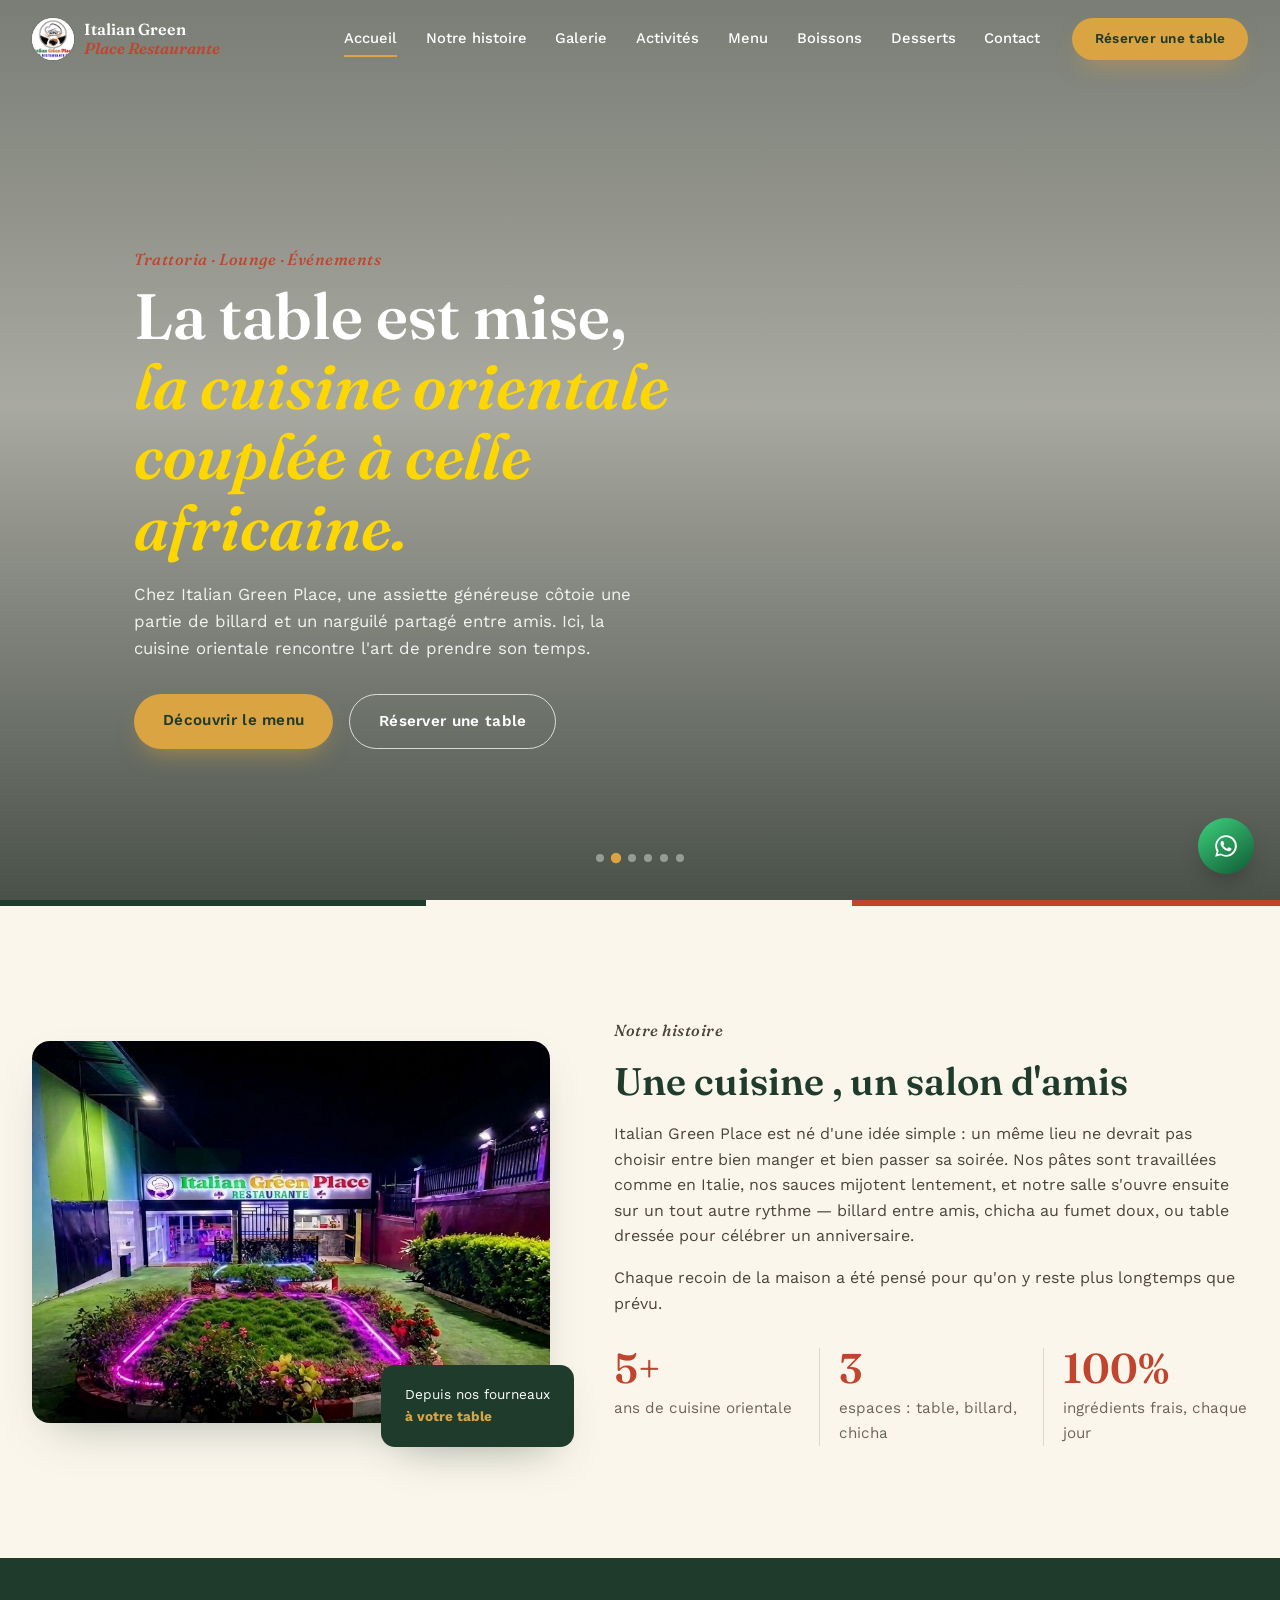
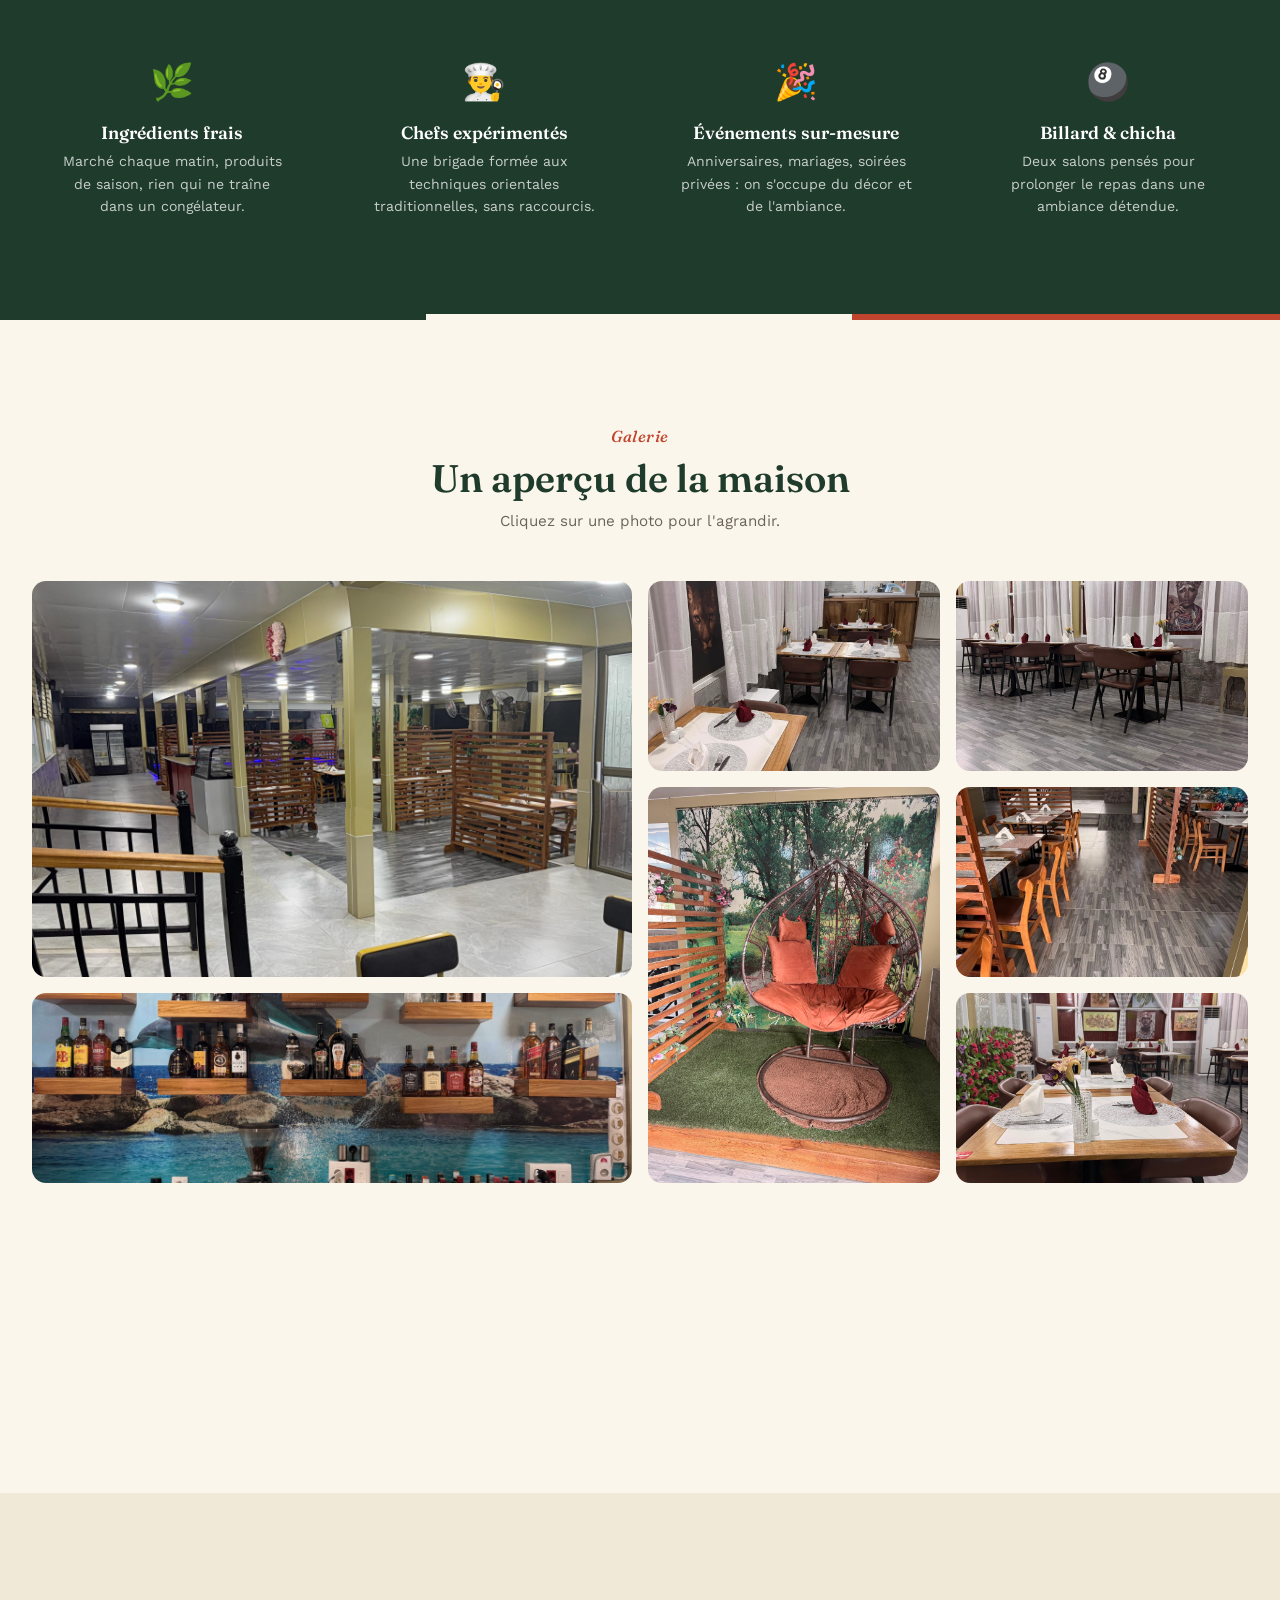
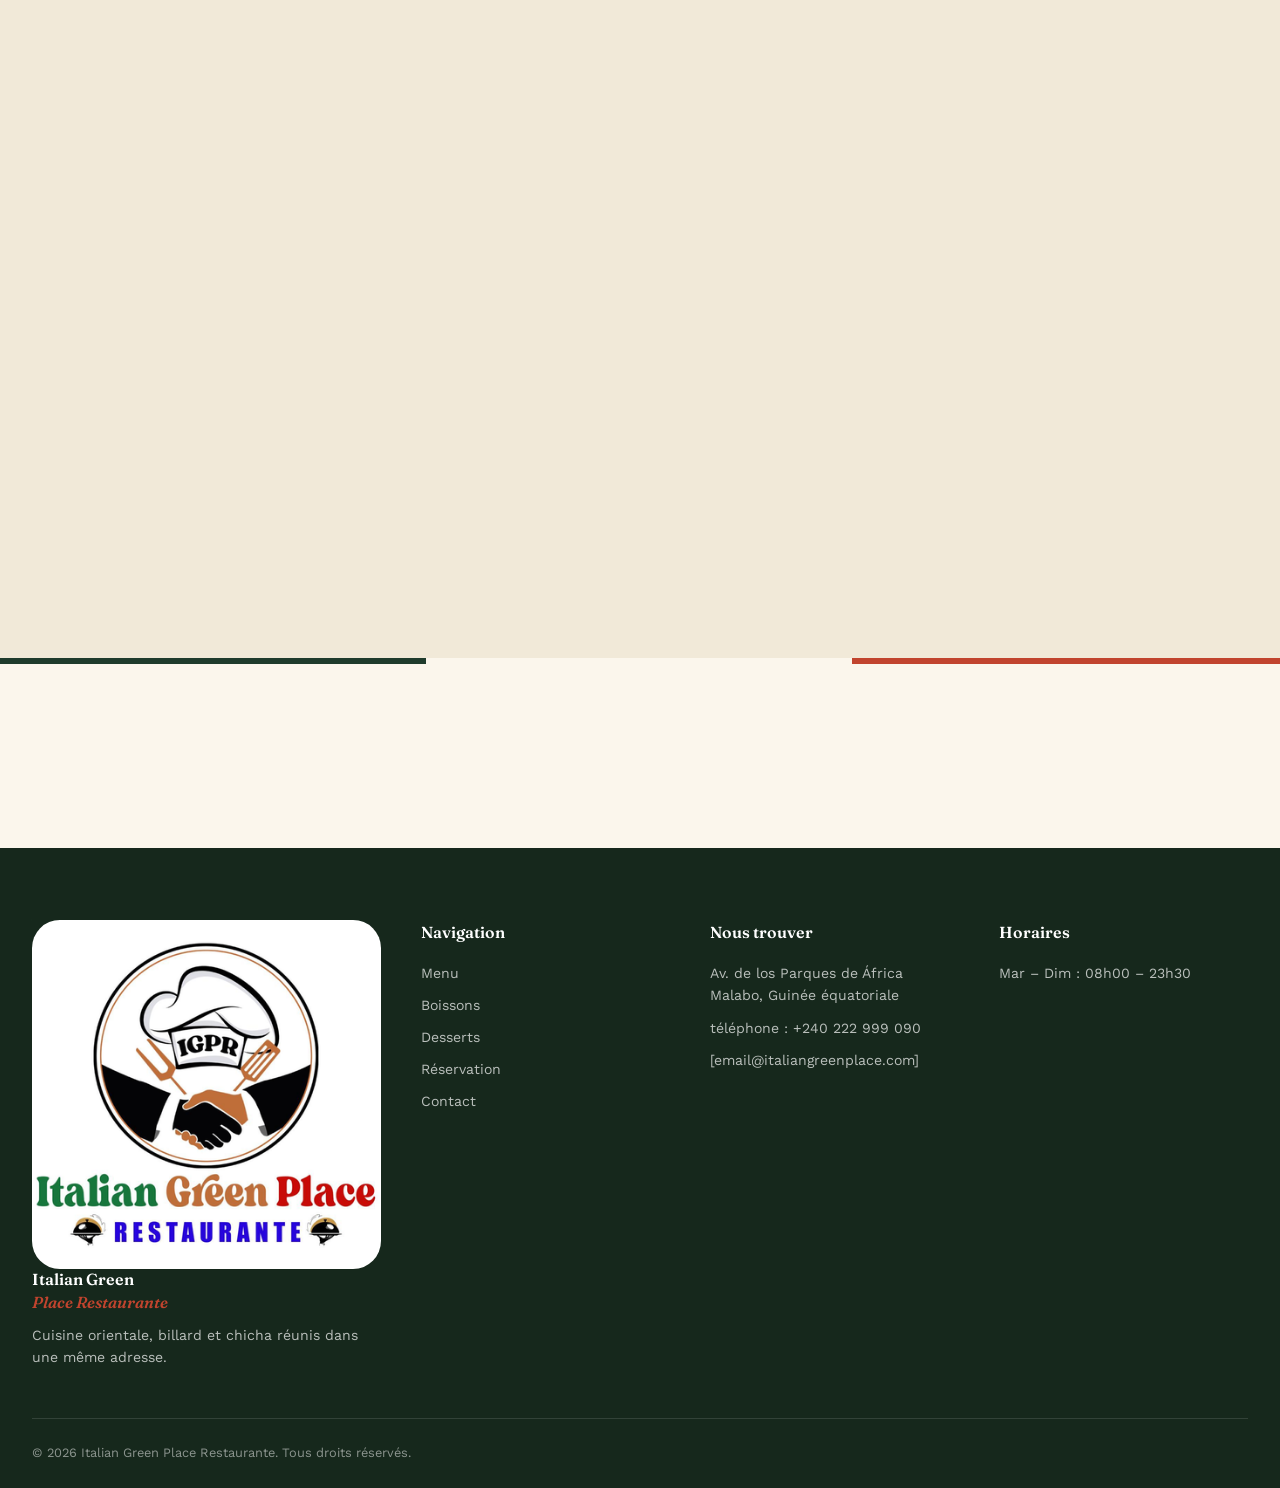
==== commit e5893208: "Update index.html" ====
--- a/index.html
+++ b/index.html
@@ -128,7 +128,7 @@
     <div class="feature-card reveal">
       <div class="feature-icon">👨‍🍳</div>
       <h3>Chefs expérimentés</h3>
-      <p>Une brigade formée aux techniques orientale traditionnelles, sans raccourcis.</p>
+      <p>Une brigade formée aux techniques orientales traditionnelles, sans raccourcis.</p>
     </div>
     <div class="feature-card reveal">
       <div class="feature-icon">🎉</div>
--- a/style.css
+++ b/style.css
@@ -96,7 +96,7 @@
   box-shadow: 0 0 0 1px rgba(31,59,44,.12);
 }
 .logo-mark img{
-  width:100%; height:100%; object-fit:cover; display:block;
+  width:100%; height:100%; object-fit:cover; display:block; border-radius: 8%;
 }
 .site-header:not(.scrolled) .logo-text{ color:#fff; }
 .logo-text{
@@ -141,7 +141,7 @@
 }
 .hero-content{
   position:relative; z-index:2; color:#fff;
-  max-width:680px; padding: 0 2rem; margin: 0 auto 0 8vw;
+  max-width:680px; padding: 6rem 2rem 0; margin: 0 auto 0 8vw;
 }
 .hero-content h1{ color:#fff; font-size: clamp(2.4rem, 5vw, 4rem); margin-bottom:1.2rem; }
 .hero-content h1 em{ color: gold; font-style:italic; }
@@ -191,9 +191,11 @@
 .story-media-badge strong{ color: var(--gold); }
 .story-copy h2{ font-size: clamp(1.8rem, 3vw, 2.6rem); margin-bottom:1.2rem; }
 .story-copy p{ margin-bottom:1rem; color:#4a453c; }
-.story-stats{ display:flex; gap:2rem; margin-top:2rem; flex-wrap:wrap; }
-.stat-num{ display:block; font-family:var(--font-display); font-size:2rem; color: var(--tomato); font-weight:600; }
-.stat-label{ font-size:.82rem; color:#6b6459; }
+.story-stats{ display:flex; gap:1.2rem; margin-top:2rem; flex-wrap:nowrap; }
+.stat{ flex:1; min-width:0; padding-right:1.2rem; border-right:1px solid rgba(107,100,89,.2); }
+.stat:last-child{ border-right:none; padding-right:0; }
+.stat-num{ display:block; font-family:var(--font-display); font-size:2.6rem; color: var(--tomato); font-weight:600; line-height:1; margin-bottom:.3rem; }
+.stat-label{ font-size:.95rem; color:#6b6459; line-height:1.3; }
 
 /* ============ FEATURES ============ */
 .features{ background: var(--forest); padding: 4.5rem 2rem; }
@@ -361,10 +363,14 @@
   .footer-inner{ grid-template-columns: 1fr 1fr; }
 }
 @media (max-width: 560px){
-  .hero-content{ margin: 0 auto; text-align:center; padding: 0 1.4rem; }
+  .hero-content{ margin: 0 auto; text-align:center; padding: 7rem 1.4rem 0; }
   .hero-actions{ justify-content:center; }
   .features-inner{ grid-template-columns: 1fr; }
   .footer-inner{ grid-template-columns: 1fr; }
+  .story-stats{ gap:.6rem; }
+  .stat{ padding-right:.6rem; }
+  .stat-num{ font-size:1.15rem; margin-bottom:.15rem; }
+  .stat-label{ font-size:.62rem; line-height:1.15; }
 }
 
 @media (prefers-reduced-motion: reduce){
